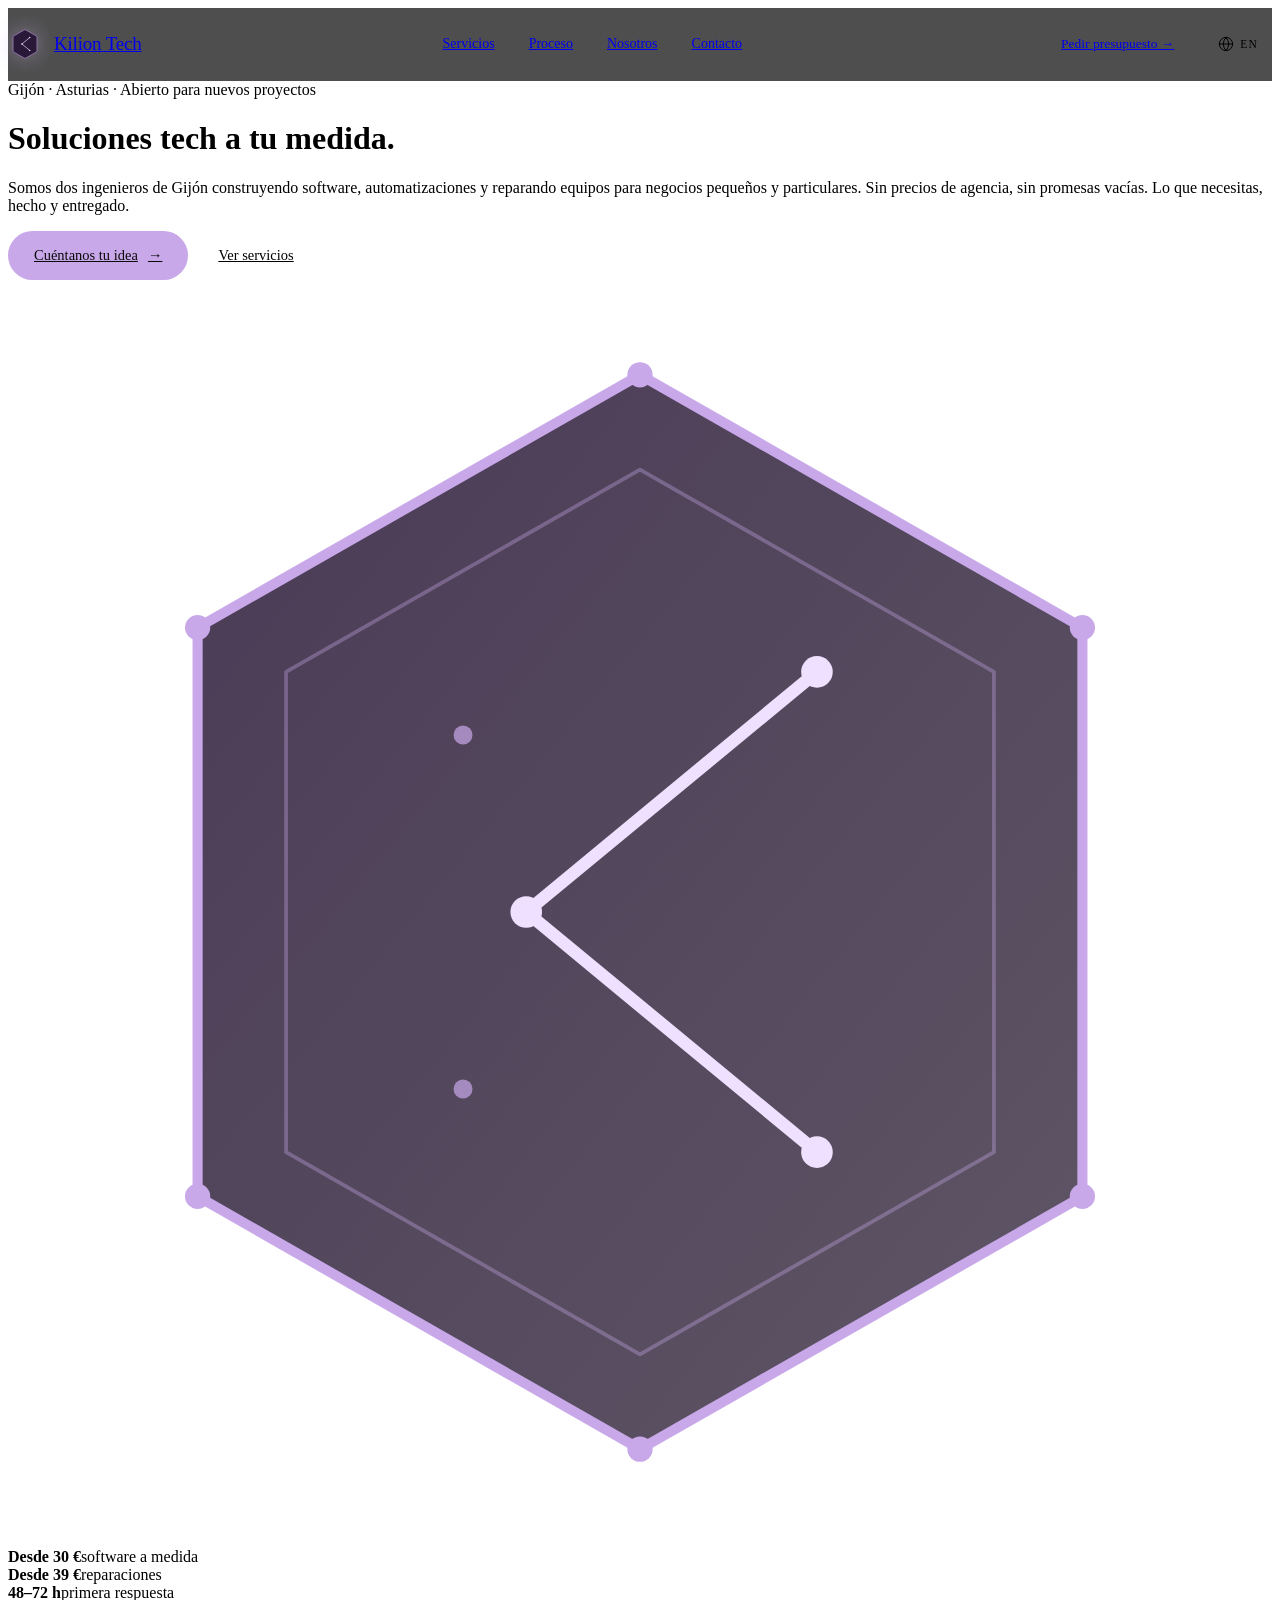
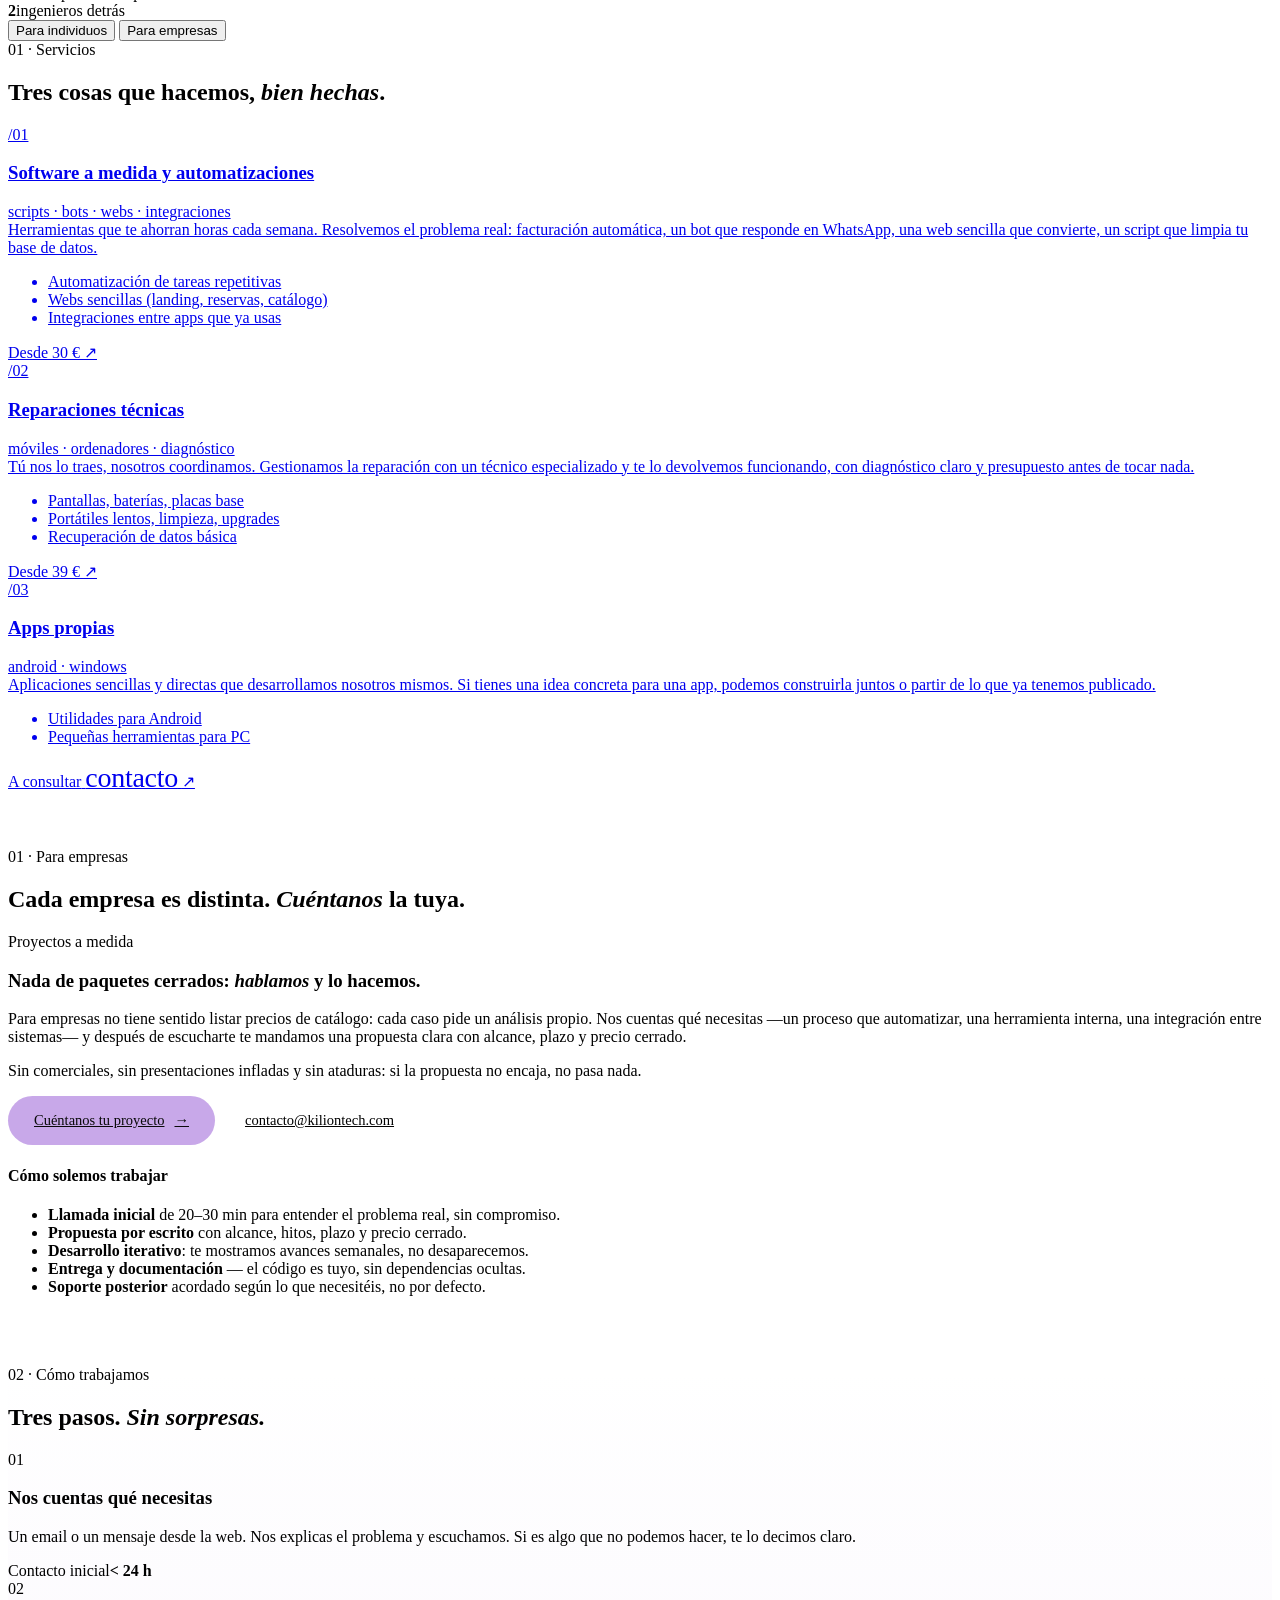
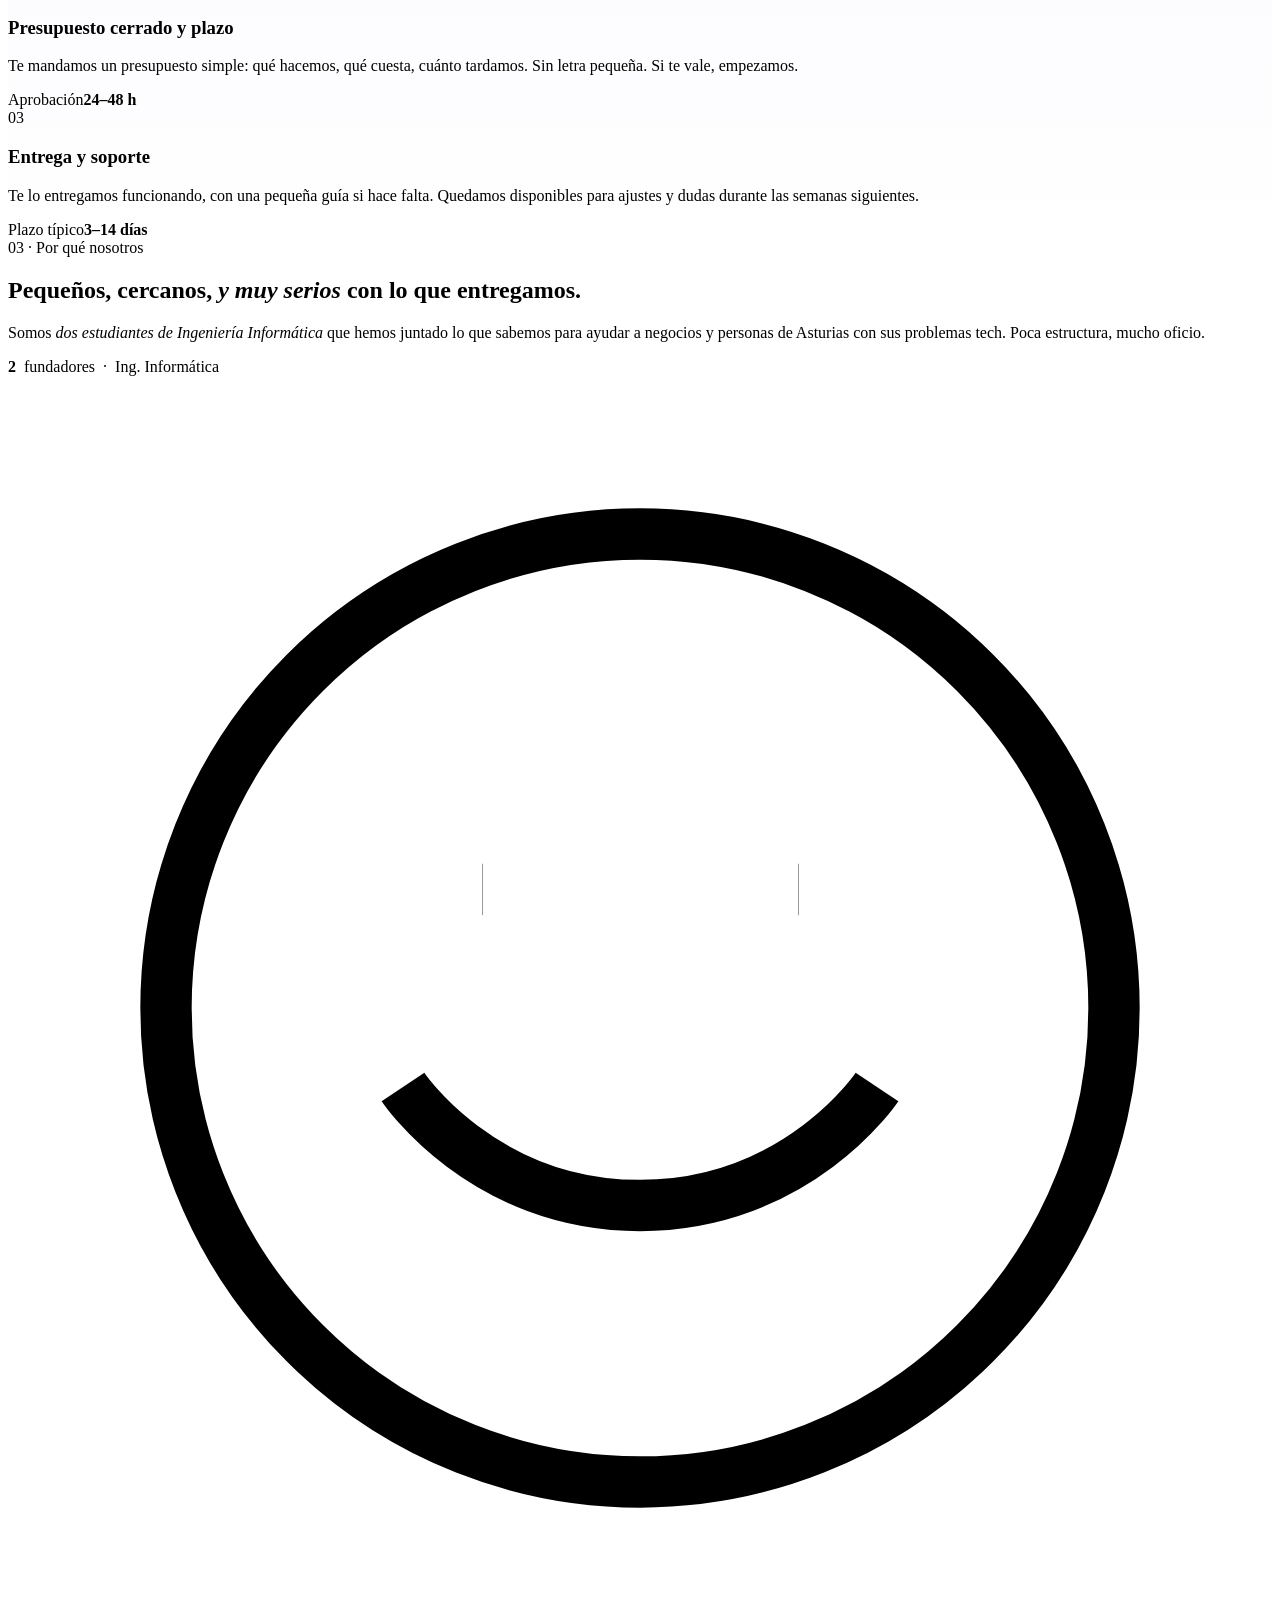
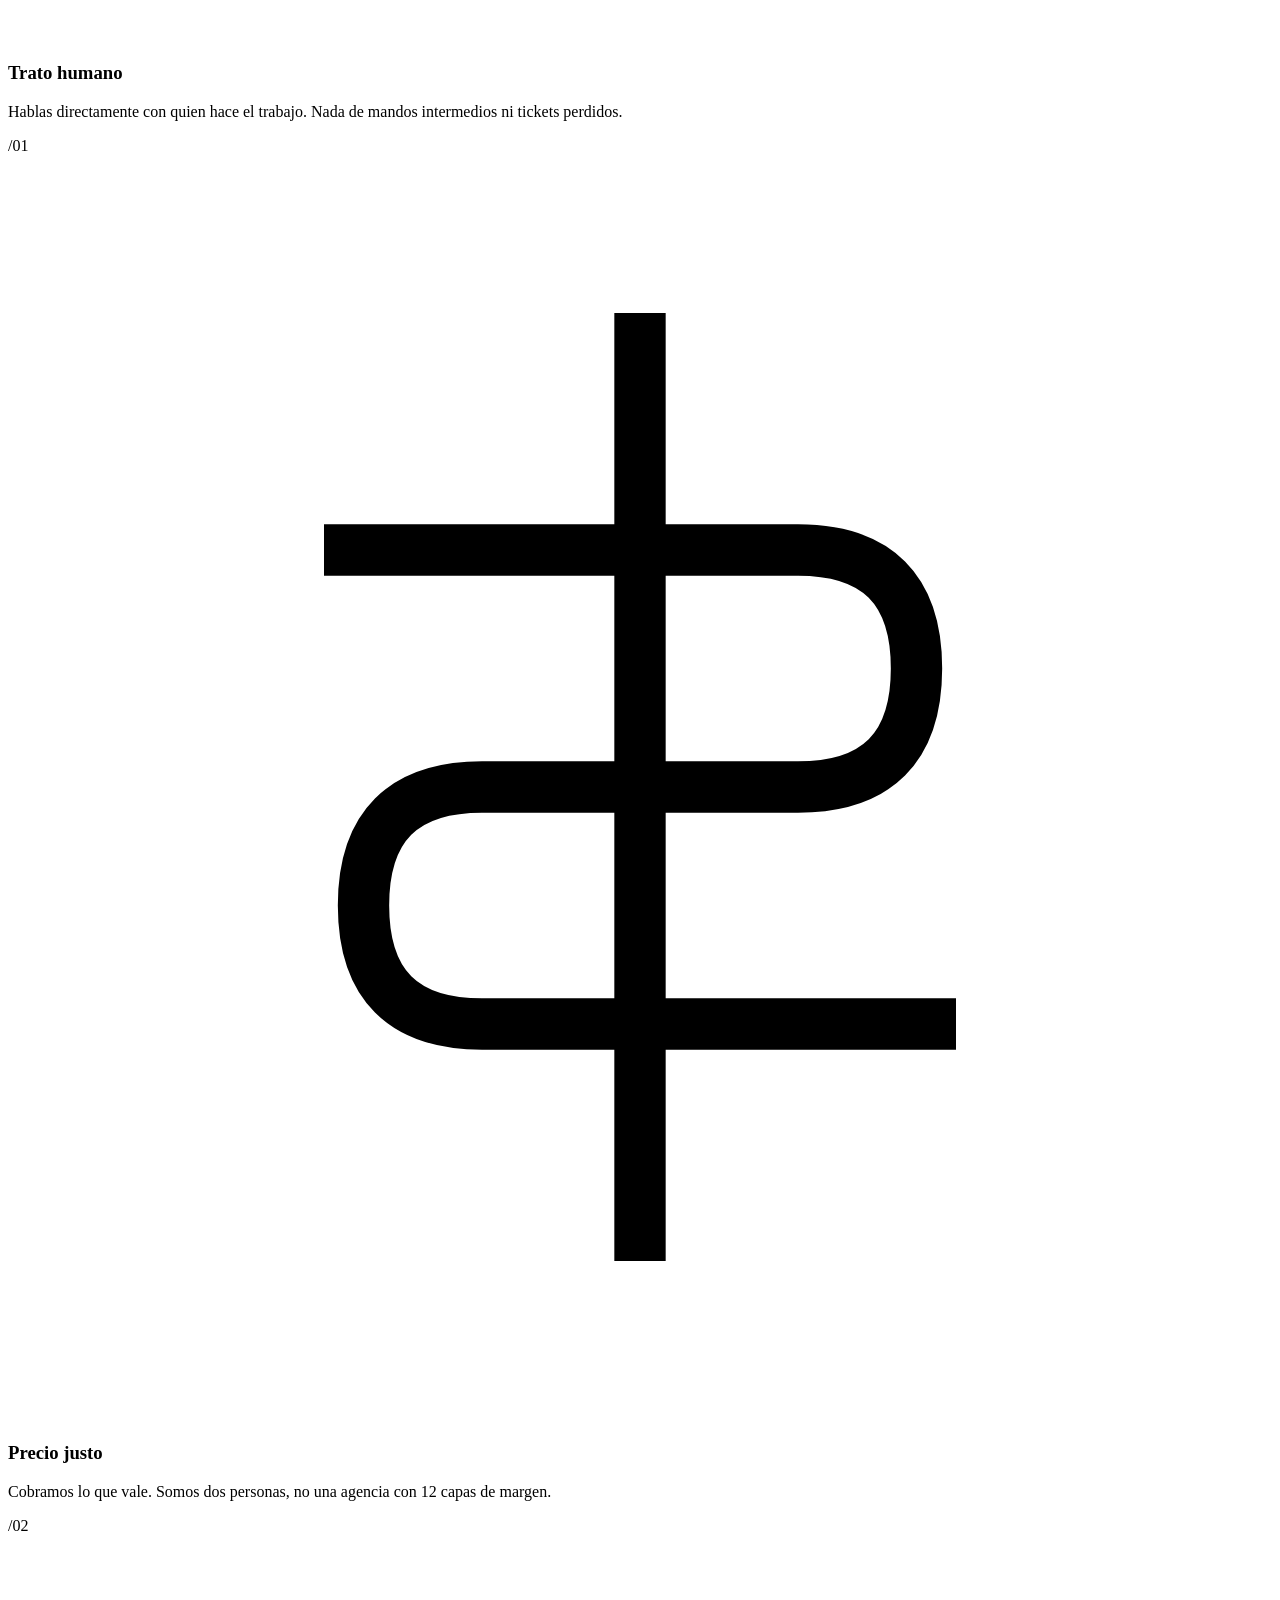
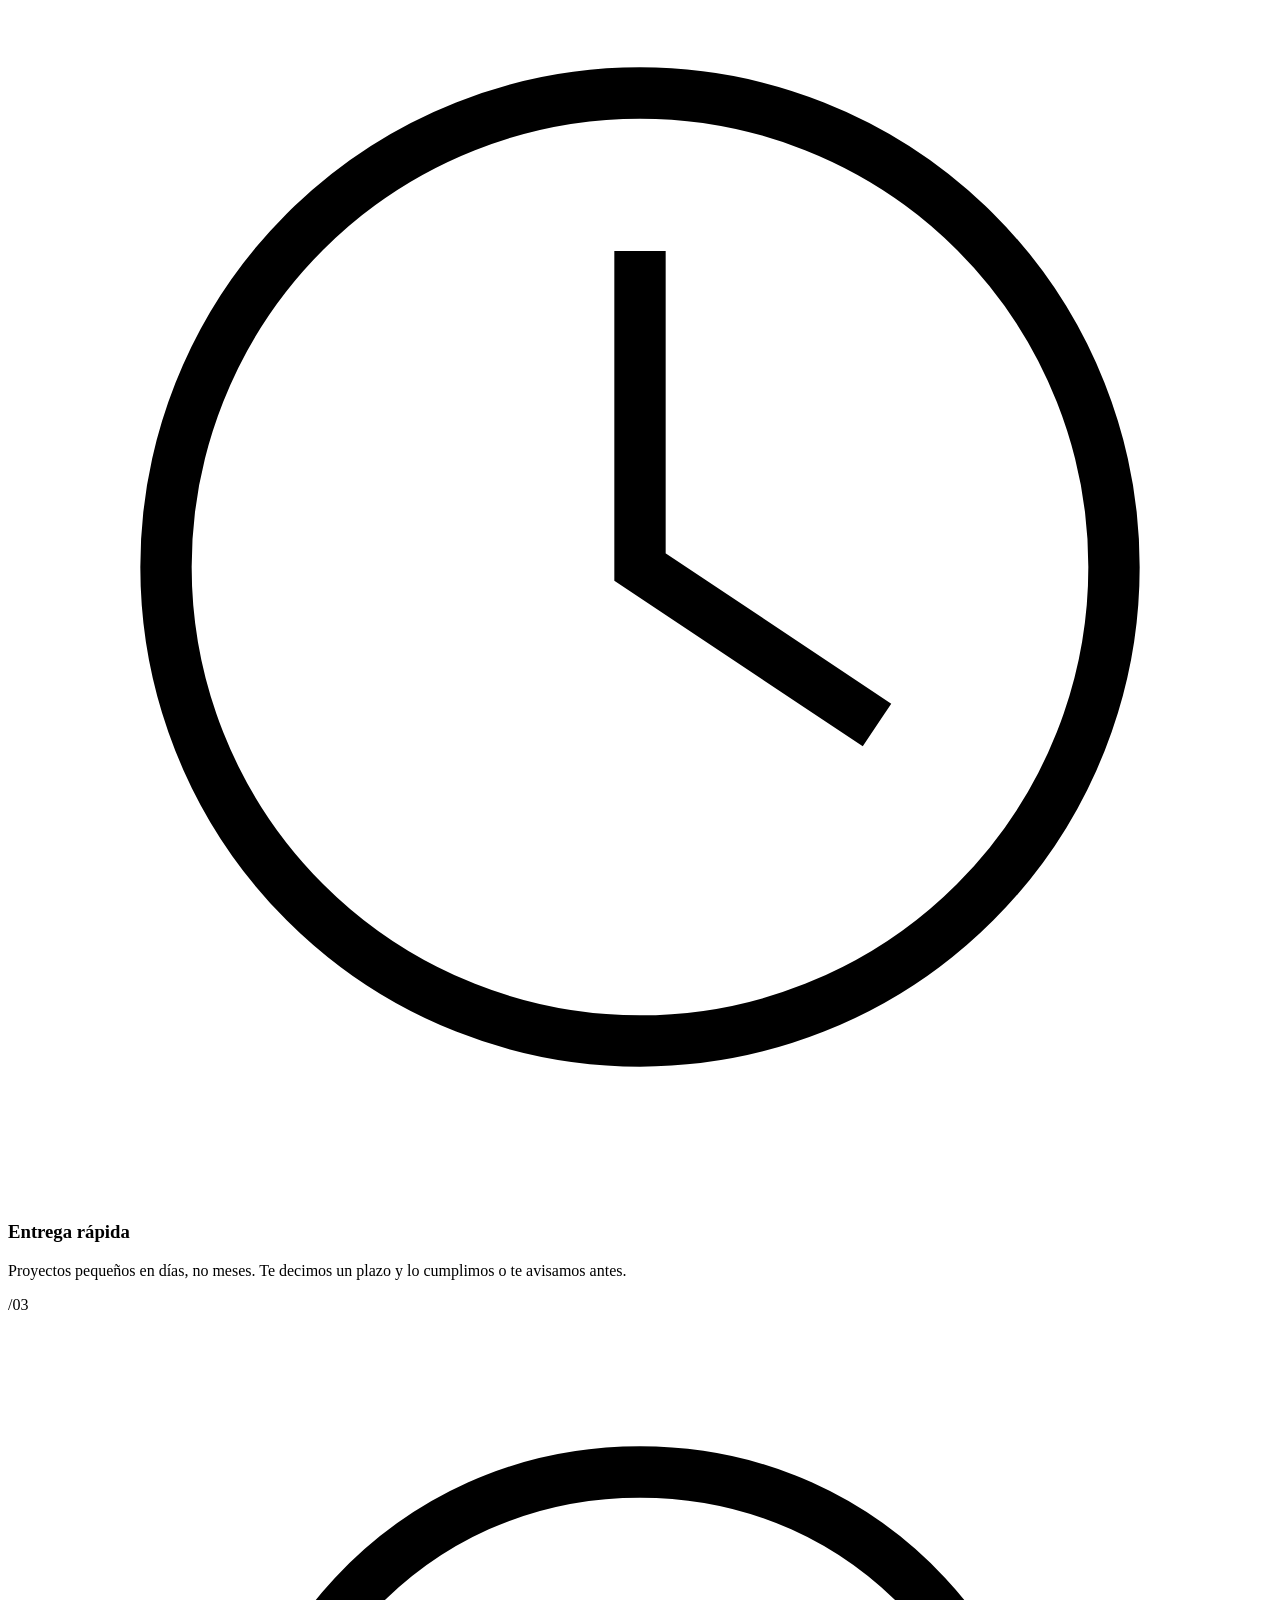
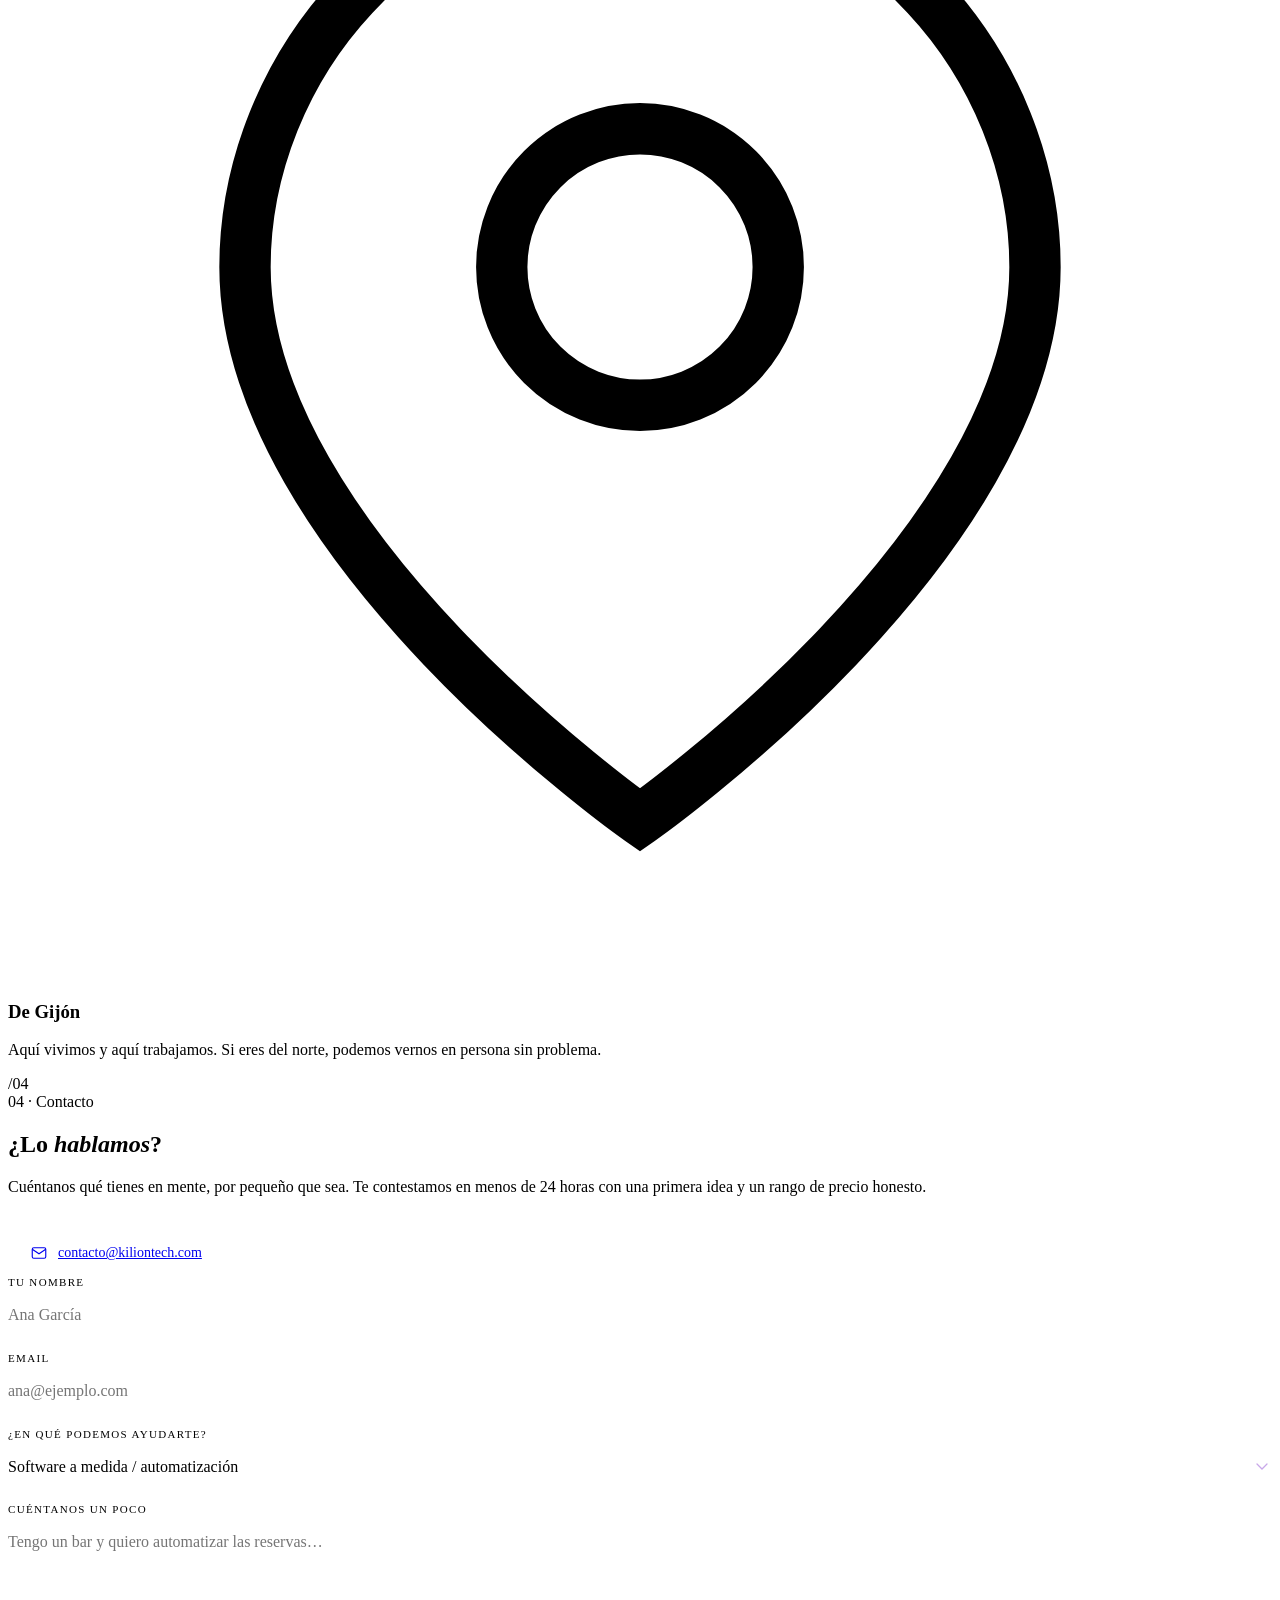
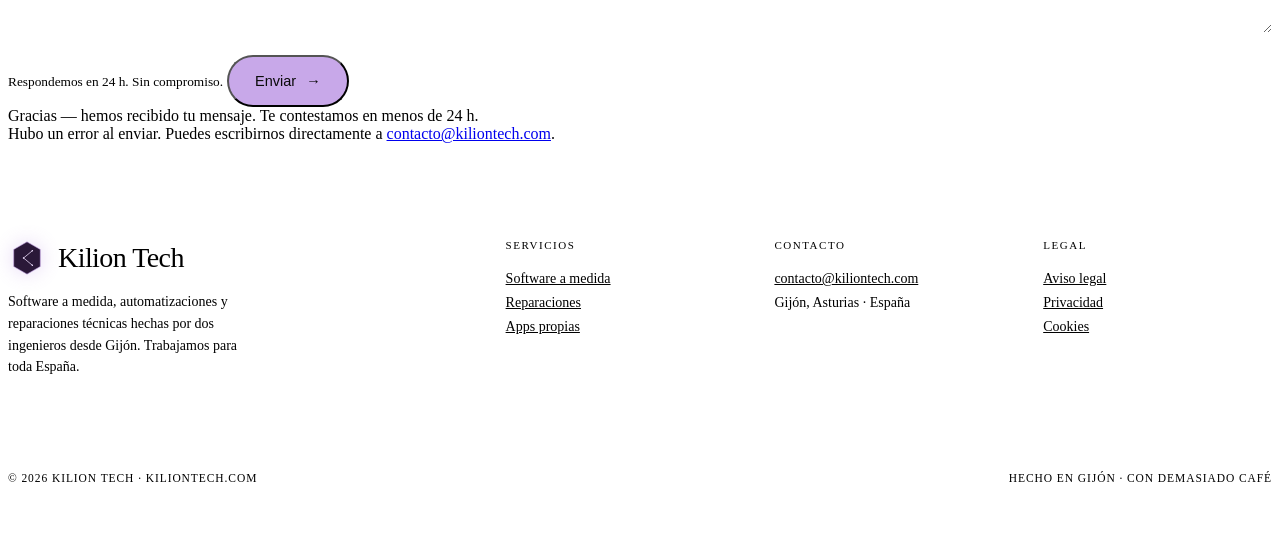
==== index.html @ a146659c "Refactor code structure for improved readability and maintainability" ====
<!doctype html>
<html lang="es" id="htmlRoot">

<head>
  <meta charset="utf-8" />
  <meta name="viewport" content="width=device-width, initial-scale=1" />
  <title>Kilion Tech</title>
  <meta name="description"
    content="Dos ingenieros de Gijón construyendo software a medida, automatizaciones y apps. Reparaciones técnicas coordinadas. Sin precios de agencia." />
  <link rel="icon" type="image/png" sizes="32x32" href="assets/favicon-32.png">
  <link rel="icon" type="image/png" sizes="64x64" href="assets/favicon-64.png">
  <link rel="apple-touch-icon" href="assets/apple-touch-icon.png">
  <meta name="theme-color" content="#0a0a0a">
  <link rel="preconnect" href="https://fonts.googleapis.com">
  <link rel="preconnect" href="https://fonts.gstatic.com" crossorigin>
  <link
    href="https://fonts.googleapis.com/css2?family=Fraunces:ital,opsz,wght@0,9..144,300;0,9..144,400;0,9..144,500;0,9..144,600;1,9..144,400&family=Inter:wght@300;400;500;600&family=JetBrains+Mono:wght@400;500&display=swap"
    rel="stylesheet">

  <link rel="stylesheet" href="assets/css/tokens.css?v=4">
  <link rel="stylesheet" href="assets/css/components.css?v=4">
  <link rel="stylesheet" href="assets/css/sections.css?v=4">

  <script>
    // Defaults are inline + wrapped in EDITMODE markers so host can rewrite on disk.
    window.TWEAK_DEFAULTS = /*EDITMODE-BEGIN*/{
      "accent": "#c8a8e9",
      "accentDeep": "#9b6fc4",
      "bg": "#0a0a0a",
      "heroVariant": "editorial",
      "showGrain": true
    }/*EDITMODE-END*/;
  </script>
</head>

<body>
  <div class="grain" id="grainLayer"></div>

  <nav class="nav" id="nav">
    <div class="wrap nav-inner">
      <a class="brand" href="#top" data-screen-label="01 Nav" aria-label="Kilion Tech">
        <span class="brand-mark" role="img" aria-label="Logo Kilion"></span>
        <span>Kilion Tech</span>
      </a>
      <div class="nav-links">
        <a href="#servicios" data-i18n="nav.services">Servicios</a>
        <a href="#proceso" data-i18n="nav.process">Proceso</a>
        <a href="#nosotros" data-i18n="nav.about">Nosotros</a>
        <a href="#contacto" data-i18n="nav.contact">Contacto</a>
      </div>

      <div class="nav-actions">
        <a href="#contacto" class="nav-cta" data-i18n="nav.cta">Pedir presupuesto →</a>

        <button type="button" class="lang-toggle" id="langToggle" aria-label="Switch language">
          <svg width="16" height="16" viewBox="0 0 24 24" fill="none" stroke="currentColor" stroke-width="1.5"
            stroke-linecap="round" stroke-linejoin="round">
            <circle cx="12" cy="12" r="10" />
            <path
              d="M2 12h20M12 2a15.3 15.3 0 0 1 4 10 15.3 15.3 0 0 1-4 10 15.3 15.3 0 0 1-4-10A15.3 15.3 0 0 1 12 2z" />
          </svg>
          <span id="langLabel">EN</span>
        </button>
      </div>
    </div>
  </nav>

  <main id="top">

    <!-- HERO -->
    <header class="hero" data-screen-label="02 Hero">
      <div class="wrap">
        <div class="hero-grid">
          <div class="hero-copy">
            <div class="hero-meta">
              <span class="dot"></span>
              <span data-i18n="hero.location">Gijón · Asturias</span>
              <span style="color: var(--line-strong)">·</span>
              <span data-i18n="hero.status">Abierto para nuevos proyectos</span>
            </div>
            <h1 class="hero-title">
              <span data-i18n="hero.title">Soluciones tech </span><span class="accent" data-i18n="hero.title.accent">a
                tu medida.</span>
            </h1>
            <p class="hero-sub" data-i18n="hero.sub">
              Somos dos ingenieros de Gijón construyendo software, automatizaciones y reparando equipos para negocios
              pequeños y particulares. Sin precios de agencia, sin promesas vacías. Lo que necesitas, hecho y entregado.
            </p>
            <div class="hero-cta-row">
              <a href="#contacto" class="btn btn-primary"><span data-i18n="hero.cta.primary">Cuéntanos tu idea</span>
                <span class="btn-arrow">→</span></a>
              <a href="#servicios" class="btn btn-ghost" data-i18n="hero.cta.ghost">Ver servicios</a>
            </div>
          </div>

          <div class="hero-logo" aria-hidden="true">
            <div class="hero-logo-ring"></div>
            <div class="hero-logo-ring inner"></div>
            <svg viewBox="0 0 200 200" xmlns="http://www.w3.org/2000/svg">
              <defs>
                <linearGradient id="hexFill" x1="0" y1="0" x2="1" y2="1">
                  <stop offset="0%" stop-color="#2a1838" stop-opacity="0.85" />
                  <stop offset="100%" stop-color="#1a0e24" stop-opacity="0.7" />
                </linearGradient>
              </defs>
              <polygon points="100,15 170,55 170,145 100,185 30,145 30,55" fill="url(#hexFill)" stroke="#c8a8e9"
                stroke-width="1.6" stroke-linejoin="round" />
              <polygon points="100,30 156,62 156,138 100,170 44,138 44,62" fill="none" stroke="#c8a8e9"
                stroke-width="0.6" stroke-opacity="0.35" stroke-linejoin="round" />
              <circle cx="100" cy="15" r="2" fill="#c8a8e9" />
              <circle cx="170" cy="55" r="2" fill="#c8a8e9" />
              <circle cx="170" cy="145" r="2" fill="#c8a8e9" />
              <circle cx="100" cy="185" r="2" fill="#c8a8e9" />
              <circle cx="30" cy="145" r="2" fill="#c8a8e9" />
              <circle cx="30" cy="55" r="2" fill="#c8a8e9" />
              <line x1="128" y1="62" x2="82" y2="100" stroke="#f0e0ff" stroke-width="2" stroke-linecap="round" />
              <line x1="82" y1="100" x2="128" y2="138" stroke="#f0e0ff" stroke-width="2" stroke-linecap="round" />
              <circle cx="128" cy="62" r="2.5" fill="#f0e0ff" />
              <circle cx="82" cy="100" r="2.5" fill="#f0e0ff" />
              <circle cx="128" cy="138" r="2.5" fill="#f0e0ff" />
              <circle cx="72" cy="72" r="1.5" fill="#c8a8e9" fill-opacity="0.7" />
              <circle cx="72" cy="128" r="1.5" fill="#c8a8e9" fill-opacity="0.7" />
            </svg>
          </div>
        </div>

        <div class="hero-footer">
          <div><strong data-i18n="hero.stat1.strong">Desde 30 €</strong><span data-i18n="hero.stat1.label">software a
              medida</span></div>
          <div><strong data-i18n="hero.stat2.strong">Desde 39 €</strong><span
              data-i18n="hero.stat2.label">reparaciones</span></div>
          <div><strong data-i18n="hero.stat3.strong">48–72 h</strong><span data-i18n="hero.stat3.label">primera
              respuesta</span></div>
          <div><strong data-i18n="hero.stat4.strong">2</strong><span data-i18n="hero.stat4.label">ingenieros
              detrás</span></div>
        </div>
      </div>
    </header>

    <!-- AUDIENCE TOGGLE (sticky above the audience-specific blocks) -->
    <div class="audience-sticky" data-screen-label="01b Audiencia">
      <div class="wrap audience-bar">
        <div class="audience-toggle" role="tablist" aria-label="Tipo de cliente">
          <span class="pill" id="audiencePill" aria-hidden="true"></span>
          <button type="button" role="tab" data-audience="individuals" aria-pressed="true"
            data-i18n="aud.individuals">Para individuos</button>
          <button type="button" role="tab" data-audience="companies" aria-pressed="false" data-i18n="aud.companies">Para
            empresas</button>
        </div>
      </div>
    </div>

    <!-- SERVICIOS (individuos) -->
    <section class="block" id="servicios" data-audience-only="individuals" data-screen-label="03 Servicios">
      <div class="wrap">
        <div class="section-head">
          <div class="section-num" data-i18n="srv.section">01 · Servicios</div>
          <h2 data-i18n="srv.heading">Tres cosas que hacemos, <em>bien hechas</em>.</h2>
        </div>

        <div class="services">

          <a href="#contacto" class="service">
            <div class="service-idx">/01</div>
            <div>
              <h3 class="service-title" data-i18n="srv1.title">Software a medida y automatizaciones</h3>
              <div class="service-tag" data-i18n="srv1.tag">scripts · bots · webs · integraciones</div>
            </div>
            <div class="service-desc">
              <span data-i18n="srv1.desc">Herramientas que te ahorran horas cada semana. Resolvemos el problema real:
                facturación automática, un bot
                que responde en WhatsApp, una web sencilla que convierte, un script que limpia tu base de datos.</span>
              <ul>
                <li data-i18n="srv1.li1">Automatización de tareas repetitivas</li>
                <li data-i18n="srv1.li2">Webs sencillas (landing, reservas, catálogo)</li>
                <li data-i18n="srv1.li3">Integraciones entre apps que ya usas</li>
              </ul>
            </div>
            <div class="service-price">
              <span class="from" data-i18n="srv1.from">Desde</span>
              <span class="amt">30<span class="eur"> €</span></span>
              <span class="service-arrow">↗</span>
            </div>
          </a>

          <a href="#contacto" class="service">
            <div class="service-idx">/02</div>
            <div>
              <h3 class="service-title" data-i18n="srv2.title">Reparaciones técnicas</h3>
              <div class="service-tag" data-i18n="srv2.tag">móviles · ordenadores · diagnóstico</div>
            </div>
            <div class="service-desc">
              <span data-i18n="srv2.desc">Tú nos lo traes, nosotros coordinamos. Gestionamos la reparación con un
                técnico especializado y te lo
                devolvemos funcionando, con diagnóstico claro y presupuesto antes de tocar nada.</span>
              <ul>
                <li data-i18n="srv2.li1">Pantallas, baterías, placas base</li>
                <li data-i18n="srv2.li2">Portátiles lentos, limpieza, upgrades</li>
                <li data-i18n="srv2.li3">Recuperación de datos básica</li>
              </ul>
            </div>
            <div class="service-price">
              <span class="from" data-i18n="srv2.from">Desde</span>
              <span class="amt">39<span class="eur"> €</span></span>
              <span class="service-arrow">↗</span>
            </div>
          </a>

          <a href="#contacto" class="service">
            <div class="service-idx">/03</div>
            <div>
              <h3 class="service-title" data-i18n="srv3.title">Apps propias</h3>
              <div class="service-tag" data-i18n="srv3.tag">android · windows</div>
            </div>
            <div class="service-desc">
              <span data-i18n="srv3.desc">Aplicaciones sencillas y directas que desarrollamos nosotros mismos. Si tienes
                una idea concreta para una
                app, podemos construirla juntos o partir de lo que ya tenemos publicado.</span>
              <ul>
                <li data-i18n="srv3.li1">Utilidades para Android</li>
                <li data-i18n="srv3.li2">Pequeñas herramientas para PC</li>
              </ul>
            </div>
            <div class="service-price">
              <span class="from" data-i18n="srv3.consult">A consultar</span>
              <span class="amt" style="font-size: 28px; letter-spacing: -0.01em;"
                data-i18n="srv3.contact">contacto</span>
              <span class="service-arrow">↗</span>
            </div>
          </a>

        </div>
      </div>
    </section>

    <!-- EMPRESAS: CTA panel -->
    <section class="block" id="empresas" data-audience-only="companies" data-screen-label="03b Empresas"
      style="padding-block: clamp(40px, 6vh, 80px);">
      <div class="wrap">
        <div class="section-head">
          <div class="section-num" data-i18n="biz.section">01 · Para empresas</div>
          <h2 data-i18n="biz.heading">Cada empresa es distinta. <em>Cuéntanos</em> la tuya.</h2>
        </div>

        <div class="companies-panel">
          <div>
            <div class="kicker" data-i18n="biz.kicker">Proyectos a medida</div>
            <h3 data-i18n="biz.h3">Nada de paquetes cerrados: <em>hablamos</em> y lo hacemos.</h3>
            <p data-i18n="biz.p1">Para empresas no tiene sentido listar precios de catálogo: cada caso pide un análisis
              propio. Nos cuentas
              qué necesitas —un proceso que automatizar, una herramienta interna, una integración entre sistemas— y
              después de escucharte te mandamos una propuesta clara con alcance, plazo y precio cerrado.</p>
            <p data-i18n="biz.p2">Sin comerciales, sin presentaciones infladas y sin ataduras: si la propuesta no
              encaja, no pasa nada.</p>
            <div class="cta-row">
              <a href="#contacto" class="btn btn-primary"><span data-i18n="biz.cta.primary">Cuéntanos tu proyecto</span>
                <span class="btn-arrow">→</span></a>
              <a href="mailto:contacto@kiliontech.com" class="btn btn-ghost">contacto@kiliontech.com</a>
            </div>
          </div>

          <div class="bullets">
            <h4 data-i18n="biz.bullets.title">Cómo solemos trabajar</h4>
            <ul>
              <li><span data-i18n="biz.b1"><b>Llamada inicial</b> de 20–30 min para entender el problema real, sin
                  compromiso.</span></li>
              <li><span data-i18n="biz.b2"><b>Propuesta por escrito</b> con alcance, hitos, plazo y precio
                  cerrado.</span></li>
              <li><span data-i18n="biz.b3"><b>Desarrollo iterativo</b>: te mostramos avances semanales, no
                  desaparecemos.</span></li>
              <li><span data-i18n="biz.b4"><b>Entrega y documentación</b> — el código es tuyo, sin dependencias
                  ocultas.</span></li>
              <li><span data-i18n="biz.b5"><b>Soporte posterior</b> acordado según lo que necesitéis, no por
                  defecto.</span></li>
            </ul>
          </div>
        </div>
      </div>
    </section>

    <!-- PROCESO -->
    <section class="block" id="proceso"
      style="background: linear-gradient(180deg, transparent, color-mix(in oklch, var(--accent) 4%, transparent), transparent);"
      data-screen-label="04 Proceso">
      <div class="wrap">
        <div class="section-head">
          <div class="section-num" data-i18n="proc.section">02 · Cómo trabajamos</div>
          <h2 data-i18n="proc.heading">Tres pasos. <em>Sin sorpresas.</em></h2>
        </div>

        <div class="process">
          <div class="step">
            <div class="step-num">01</div>
            <h3 class="step-title" data-i18n="proc1.title">Nos cuentas qué necesitas</h3>
            <p class="step-body" data-i18n="proc1.body">Un email o un mensaje desde la web. Nos explicas el problema y
              escuchamos. Si es algo
              que no podemos hacer, te lo decimos claro.</p>
            <div class="step-time"><span data-i18n="proc1.label">Contacto inicial</span><b data-i18n="proc1.time">&lt;
                24 h</b></div>
          </div>
          <div class="step">
            <div class="step-num">02</div>
            <h3 class="step-title" data-i18n="proc2.title">Presupuesto cerrado y plazo</h3>
            <p class="step-body" data-i18n="proc2.body">Te mandamos un presupuesto simple: qué hacemos, qué cuesta,
              cuánto tardamos. Sin letra
              pequeña. Si te vale, empezamos.</p>
            <div class="step-time"><span data-i18n="proc2.label">Aprobación</span><b data-i18n="proc2.time">24–48 h</b>
            </div>
          </div>
          <div class="step">
            <div class="step-num">03</div>
            <h3 class="step-title" data-i18n="proc3.title">Entrega y soporte</h3>
            <p class="step-body" data-i18n="proc3.body">Te lo entregamos funcionando, con una pequeña guía si hace
              falta. Quedamos disponibles
              para ajustes y dudas durante las semanas siguientes.</p>
            <div class="step-time"><span data-i18n="proc3.label">Plazo típico</span><b data-i18n="proc3.time">3–14
                días</b></div>
          </div>
        </div>
      </div>
    </section>

    <!-- POR QUÉ NOSOTROS -->
    <section class="block" id="nosotros" data-screen-label="05 Por qué nosotros">
      <div class="wrap">
        <div class="section-head">
          <div class="section-num" data-i18n="about.section">03 · Por qué nosotros</div>
          <h2 data-i18n="about.heading">Pequeños, cercanos, <em>y muy serios</em> con lo que entregamos.</h2>
        </div>

        <div class="founders-intro">
          <p data-i18n="about.intro">Somos <em>dos estudiantes de Ingeniería Informática</em> que hemos juntado lo que
            sabemos para ayudar a
            negocios y personas de Asturias con sus problemas tech. Poca estructura, mucho oficio.</p>
          <span class="badge" data-i18n="about.badge"><b>2</b> &nbsp;fundadores &nbsp;·&nbsp; Ing. Informática</span>
        </div>

        <div class="why-grid">
          <div class="why">
            <svg class="why-icon" viewBox="0 0 32 32" fill="none" stroke="currentColor" stroke-width="1.3">
              <circle cx="16" cy="16" r="12" />
              <path d="M10 18s2 3 6 3 6-3 6-3M12 13h.01M20 13h.01" />
            </svg>
            <h3 class="why-title" data-i18n="why1.title">Trato humano</h3>
            <p class="why-body" data-i18n="why1.body">Hablas directamente con quien hace el trabajo. Nada de mandos
              intermedios ni tickets
              perdidos.</p>
            <div class="why-kbd">/01</div>
          </div>
          <div class="why">
            <svg class="why-icon" viewBox="0 0 32 32" fill="none" stroke="currentColor" stroke-width="1.3">
              <path d="M16 4v24M8 10h12c2 0 3 1 3 3s-1 3-3 3H12c-2 0-3 1-3 3s1 3 3 3h12" />
            </svg>
            <h3 class="why-title" data-i18n="why2.title">Precio justo</h3>
            <p class="why-body" data-i18n="why2.body">Cobramos lo que vale. Somos dos personas, no una agencia con 12
              capas de margen.</p>
            <div class="why-kbd">/02</div>
          </div>
          <div class="why">
            <svg class="why-icon" viewBox="0 0 32 32" fill="none" stroke="currentColor" stroke-width="1.3">
              <circle cx="16" cy="16" r="12" />
              <path d="M16 8v8l6 4" />
            </svg>
            <h3 class="why-title" data-i18n="why3.title">Entrega rápida</h3>
            <p class="why-body" data-i18n="why3.body">Proyectos pequeños en días, no meses. Te decimos un plazo y lo
              cumplimos o te avisamos
              antes.</p>
            <div class="why-kbd">/03</div>
          </div>
          <div class="why">
            <svg class="why-icon" viewBox="0 0 32 32" fill="none" stroke="currentColor" stroke-width="1.3">
              <path d="M16 4C10 4 6 9 6 14c0 7 10 14 10 14s10-7 10-14c0-5-4-10-10-10z" />
              <circle cx="16" cy="14" r="3.5" />
            </svg>
            <h3 class="why-title" data-i18n="why4.title">De Gijón</h3>
            <p class="why-body" data-i18n="why4.body">Aquí vivimos y aquí trabajamos. Si eres del norte, podemos vernos
              en persona sin
              problema.</p>
            <div class="why-kbd">/04</div>
          </div>
        </div>
      </div>
    </section>

    <!-- CONTACTO -->
    <section class="block" id="contacto" data-screen-label="06 Contacto">
      <div class="wrap">
        <div class="section-head">
          <div class="section-num" data-i18n="contact.section">04 · Contacto</div>
          <h2 style="opacity:0; position:absolute">Contacto</h2>
        </div>

        <div class="contact-wrap">
          <div>
            <h2 class="contact-big" data-i18n="contact.big">¿Lo <em>hablamos</em>?</h2>
            <p class="contact-lead" data-i18n="contact.lead">Cuéntanos qué tienes en mente, por pequeño que sea. Te
              contestamos en menos de 24
              horas con una primera idea y un rango de precio honesto.</p>

            <a href="mailto:contacto@kiliontech.com" class="wa-btn">
              <svg width="18" height="18" viewBox="0 0 24 24" fill="none" stroke="currentColor" stroke-width="1.5">
                <rect x="3" y="5" width="18" height="14" rx="2" />
                <path d="m3 7 9 6 9-6" />
              </svg>
              contacto@kiliontech.com
            </a>
          </div>

          <form class="contact-card" id="contactForm">
            <input type="hidden" name="_captcha" value="false">
            <input type="hidden" name="_subject" value="Nuevo mensaje desde kiliontech.com">
            <input type="hidden" name="_template" value="table">
            <input type="text" name="_honey" style="display:none">
            <div class="field">
              <label for="name" data-i18n="form.name">Tu nombre</label>
              <input id="name" name="name" required placeholder="Ana García" data-i18n="form.name.ph"
                data-i18n-attr="placeholder" />
            </div>
            <div class="field">
              <label for="email" data-i18n="form.email">Email</label>
              <input id="email" name="email" type="email" required placeholder="ana@ejemplo.com"
                data-i18n="form.email.ph" data-i18n-attr="placeholder" />
            </div>
            <div class="field">
              <label for="topic" data-i18n="form.topic">¿En qué podemos ayudarte?</label>
              <select id="topic" name="topic">
                <option data-i18n="form.topic.o1">Software a medida / automatización</option>
                <option data-i18n="form.topic.o2">Reparación técnica</option>
                <option data-i18n="form.topic.o3">App propia / idea nueva</option>
                <option data-i18n="form.topic.o4">Otra cosa</option>
              </select>
            </div>
            <div class="field">
              <label for="msg" data-i18n="form.msg">Cuéntanos un poco</label>
              <textarea id="msg" name="msg" placeholder="Tengo un bar y quiero automatizar las reservas…"
                data-i18n="form.msg.ph" data-i18n-attr="placeholder"></textarea>
            </div>
            <div class="submit-row">
              <small data-i18n="form.disclaimer">Respondemos en 24 h. Sin compromiso.</small>
              <button type="submit" class="btn btn-primary"><span data-i18n="form.submit">Enviar</span> <span
                  class="btn-arrow">→</span></button>
            </div>
            <div class="send-success" id="sent" data-i18n="form.success">Gracias — hemos recibido tu mensaje. Te
              contestamos en menos de 24 h.
            </div>
            <div class="send-error" id="sendError"><span data-i18n="form.error">Hubo un error al enviar. Puedes
                escribirnos directamente a</span> <a href="mailto:contacto@kiliontech.com">contacto@kiliontech.com</a>.
            </div>
          </form>
        </div>
      </div>
    </section>

  </main>

  <footer class="site-foot" data-screen-label="07 Footer">
    <div class="wrap">
      <div class="foot-grid">
        <div>
          <div class="foot-brand"><span class="brand-mark" role="img" aria-label="Logo Kilion"></span> Kilion Tech</div>
          <p class="foot-tag" data-i18n="foot.tagline">Software a medida, automatizaciones y reparaciones técnicas
            hechas por dos ingenieros
            desde Gijón. Trabajamos para toda España.</p>
        </div>
        <div class="foot-col">
          <h5 data-i18n="foot.h.services">Servicios</h5>
          <a href="#servicios" data-i18n="foot.custom">Software a medida</a>
          <a href="#servicios" data-i18n="foot.repairs">Reparaciones</a>
          <a href="#servicios" data-i18n="foot.apps">Apps propias</a>
        </div>
        <div class="foot-col">
          <h5 data-i18n="foot.h.contact">Contacto</h5>
          <a href="mailto:contacto@kiliontech.com">contacto@kiliontech.com</a>
          <p data-i18n="foot.location">Gijón, Asturias · España</p>
        </div>
        <div class="foot-col">
          <h5 data-i18n="foot.h.legal">Legal</h5>
          <a href="legal/aviso-legal.html" data-i18n="foot.legal.notice">Aviso legal</a>
          <a href="legal/privacidad.html" data-i18n="foot.legal.priv">Privacidad</a>
          <a href="legal/cookies.html" data-i18n="foot.legal.cookies">Cookies</a>
        </div>
      </div>
      <div class="foot-bottom">
        <span data-i18n="foot.copy">© 2026 Kilion Tech · kiliontech.com</span>
        <span data-i18n="foot.made">Hecho en Gijón · con demasiado café</span>
      </div>
    </div>
  </footer>

  <!-- Tweaks panel -->
  <div id="tweaks" role="dialog" aria-label="Tweaks">
    <h4>Tweaks</h4>
    <div class="tweak-row">
      <label data-i18n="tweak.accent">Acento</label>
      <div class="swatch-row" id="accentSwatches">
        <div class="swatch" data-accent="#c8a8e9" data-deep="#9b6fc4" style="background:#c8a8e9"></div>
        <div class="swatch" data-accent="#b88fd6" data-deep="#7a4fb0" style="background:#b88fd6"></div>
        <div class="swatch" data-accent="#e0b8f0" data-deep="#a478c8" style="background:#e0b8f0"></div>
        <div class="swatch" data-accent="#d4a0e8" data-deep="#8858a8" style="background:#d4a0e8"></div>
      </div>
    </div>
    <div class="tweak-row">
      <label data-i18n="tweak.grain">Grano</label>
      <input type="checkbox" id="grainToggle" checked />
    </div>
    <div class="tweak-row">
      <label data-i18n="tweak.bg">Fondo</label>
      <div class="swatch-row">
        <div class="swatch" data-bg="#0a0a0a" style="background:#0a0a0a"></div>
        <div class="swatch" data-bg="#0d0810" style="background:#0d0810"></div>
        <div class="swatch" data-bg="#000000" style="background:#000000"></div>
      </div>
    </div>
  </div>

  <script src="assets/js/i18n.js?v=1"></script>
  <script src="assets/js/main.js?v=4"></script>
  <script>window.KT_I18N.init();</script>
</body>

</html>
---- assets/css/components.css ----
/* ==========================================================
   Kilion Tech — Reusable components (nav, buttons, forms, footer)
   ========================================================== */

/* ----- Navigation ----- */
.nav {
  position: sticky; top: 0; z-index: 20;
  backdrop-filter: blur(14px) saturate(140%);
  -webkit-backdrop-filter: blur(14px) saturate(140%);
  background: color-mix(in oklch, var(--bg) 72%, transparent);
  border-bottom: 1px solid transparent;
  transition: border-color .3s ease;
}
.nav.scrolled { border-bottom-color: var(--line); }
.nav-inner {
  display: flex; align-items: center; justify-content: space-between;
  height: 72px;
}
.brand {
  display: flex; align-items: center; gap: 12px;
  font-family: var(--serif);
  font-size: 19px; letter-spacing: -0.01em; font-weight: 500;
}
.brand-mark {
  width: 34px; height: 34px;
  background-color: transparent;
  background-image: url("data:image/svg+xml;utf8,<svg xmlns='http://www.w3.org/2000/svg' viewBox='0 0 200 200'><polygon points='100,15 170,55 170,145 100,185 30,145 30,55' fill='%232a1838' stroke='%23c8a8e9' stroke-width='3' stroke-linejoin='round'/><line x1='128' y1='62' x2='82' y2='100' stroke='%23f0e0ff' stroke-width='4' stroke-linecap='round'/><line x1='82' y1='100' x2='128' y2='138' stroke='%23f0e0ff' stroke-width='4' stroke-linecap='round'/><circle cx='128' cy='62' r='4' fill='%23f0e0ff'/><circle cx='82' cy='100' r='4' fill='%23f0e0ff'/><circle cx='128' cy='138' r='4' fill='%23f0e0ff'/></svg>");
  background-size: contain; background-position: center; background-repeat: no-repeat;
  filter: drop-shadow(0 0 10px color-mix(in oklch, var(--accent) 45%, transparent));
}
.foot-brand .brand-mark { width: 38px; height: 38px; border-radius: 9px; }
.nav-links { display: flex; gap: 34px; font-size: 14px; color: var(--fg-dim); }
.nav-links a { transition: color .2s; }
.nav-links a:hover { color: var(--fg); }
.nav-cta {
  padding: 10px 18px; border-radius: 999px;
  border: 1px solid var(--line-strong); font-size: 13.5px;
  transition: all .2s;
}
.nav-cta:hover { background: var(--fg); color: var(--bg); border-color: var(--fg); }

.nav-actions {
  display: flex;
  align-items: center;
  gap: 12px;
}

/* Language toggle */
.lang-toggle {
  display: inline-flex; align-items: center; gap: 6px;
  padding: 7px 14px;
  border-radius: 999px;
  border: 1px solid var(--line-strong);
  font-family: var(--mono);
  font-size: 11.5px;
  letter-spacing: 0.1em;
  text-transform: uppercase;
  color: var(--fg-dim);
  cursor: pointer;
  transition: all .25s ease;
  background: transparent;
  white-space: nowrap;
}
.lang-toggle:hover {
  border-color: var(--accent);
  color: var(--accent);
}
.lang-toggle:hover svg {
  color: var(--accent);
}
.lang-toggle svg {
  transition: color .25s ease;
  flex-shrink: 0;
}

@media (max-width: 720px) { .nav-links { display: none; } }

/* ----- Buttons ----- */
.btn {
  display: inline-flex; align-items: center; gap: 10px;
  padding: 16px 26px;
  font-size: 14.5px; font-weight: 500;
  border-radius: 999px;
  transition: all .2s ease;
  white-space: nowrap;
}
.btn-primary { background: var(--accent); color: #0a0a0a; }
.btn-primary:hover { background: var(--fg); transform: translateY(-1px); }
.btn-ghost { border: 1px solid var(--line-strong); color: var(--fg); }
.btn-ghost:hover { border-color: var(--fg); }
.btn-arrow { display: inline-block; transition: transform .2s; }
.btn:hover .btn-arrow { transform: translateX(3px); }

/* Smaller email/cta link */
.wa-btn {
  display: inline-flex; align-items: center; gap: 10px;
  padding: 14px 22px; border-radius: 999px;
  border: 1px solid var(--line-strong);
  font-size: 14px; transition: all .2s;
  margin-top: 18px;
}
.wa-btn:hover { border-color: var(--accent); color: var(--accent); }

/* ----- Form fields ----- */
.field { margin-bottom: 18px; }
.field label {
  display: block; font-family: var(--mono); font-size: 11px;
  letter-spacing: 0.12em; text-transform: uppercase;
  color: var(--fg-mute); margin-bottom: 8px;
}
.field input, .field textarea, .field select {
  width: 100%; background: transparent; border: 0;
  border-bottom: 1px solid var(--line-strong);
  color: var(--fg); font: inherit; padding: 10px 0;
  outline: none; transition: border-color .2s;
}
.field input:focus, .field textarea:focus, .field select:focus {
  border-bottom-color: var(--accent);
}
.field textarea { resize: vertical; min-height: 90px; }
.field select {
  appearance: none;
  background-image: url("data:image/svg+xml;utf8,<svg xmlns='http://www.w3.org/2000/svg' width='12' height='8' viewBox='0 0 12 8'><path d='M1 1l5 5 5-5' stroke='%23c8a8e9' stroke-width='1.3' fill='none' stroke-linecap='round'/></svg>");
  background-repeat: no-repeat; background-position: right 4px center;
}
.field select option { background: #1a1222; color: var(--fg); }

/* ----- Footer ----- */
footer.site-foot {
  border-top: 1px solid var(--line);
  padding: 56px 0 44px;
  margin-top: 40px;
}
.foot-grid {
  display: grid; grid-template-columns: 2fr 1fr 1fr 1fr;
  gap: 40px; margin-bottom: 52px;
}
@media (max-width: 740px) { .foot-grid { grid-template-columns: 1fr 1fr; } }
.foot-brand {
  font-family: var(--serif); font-size: 28px; letter-spacing: -0.02em;
  margin-bottom: 14px; display: flex; align-items: center; gap: 12px;
}
.foot-tag { color: var(--fg-dim); font-size: 14px; max-width: 36ch; line-height: 1.55; }
.foot-col h5 {
  font-family: var(--mono); font-size: 11px; text-transform: uppercase;
  letter-spacing: 0.14em; color: var(--fg-mute);
  margin: 0 0 16px; font-weight: 500;
}
.foot-col a, .foot-col p {
  display: block; color: var(--fg-dim); font-size: 14px;
  padding: 4px 0; margin: 0; transition: color .2s;
}
.foot-col a:hover { color: var(--accent); }
.foot-bottom {
  border-top: 1px solid var(--line); padding-top: 28px;
  display: flex; justify-content: space-between; align-items: center;
  gap: 20px; flex-wrap: wrap;
  font-family: var(--mono); font-size: 11.5px;
  letter-spacing: 0.08em; text-transform: uppercase;
  color: var(--fg-mute);
}
.foot-bottom a:hover { color: var(--fg); }

/* ----- Tweaks panel ----- */
#tweaks {
  position: fixed; right: 20px; bottom: 20px; z-index: 100;
  width: 280px;
  background: oklch(0.12 0.01 300);
  border: 1px solid var(--line-strong);
  border-radius: 16px; padding: 18px;
  font-size: 13px; display: none;
  box-shadow: 0 30px 60px rgba(0,0,0,0.6),
              0 0 0 1px color-mix(in oklch, var(--accent) 30%, transparent);
}
#tweaks.show { display: block; }
#tweaks h4 { margin: 0 0 14px; font-family: var(--serif); font-size: 17px; font-weight: 500; }
.tweak-row {
  display: flex; justify-content: space-between; align-items: center;
  gap: 10px; padding: 8px 0; border-top: 1px solid var(--line);
}
.tweak-row:first-of-type { border-top: none; }
.tweak-row label { color: var(--fg-dim); font-size: 12.5px; }
.swatch-row { display: flex; gap: 6px; }
.swatch {
  width: 22px; height: 22px; border-radius: 50%;
  border: 1px solid var(--line-strong); cursor: pointer;
  transition: transform .15s;
}
.swatch:hover { transform: scale(1.15); }
.swatch.active { box-shadow: 0 0 0 2px var(--bg), 0 0 0 3px var(--fg); }
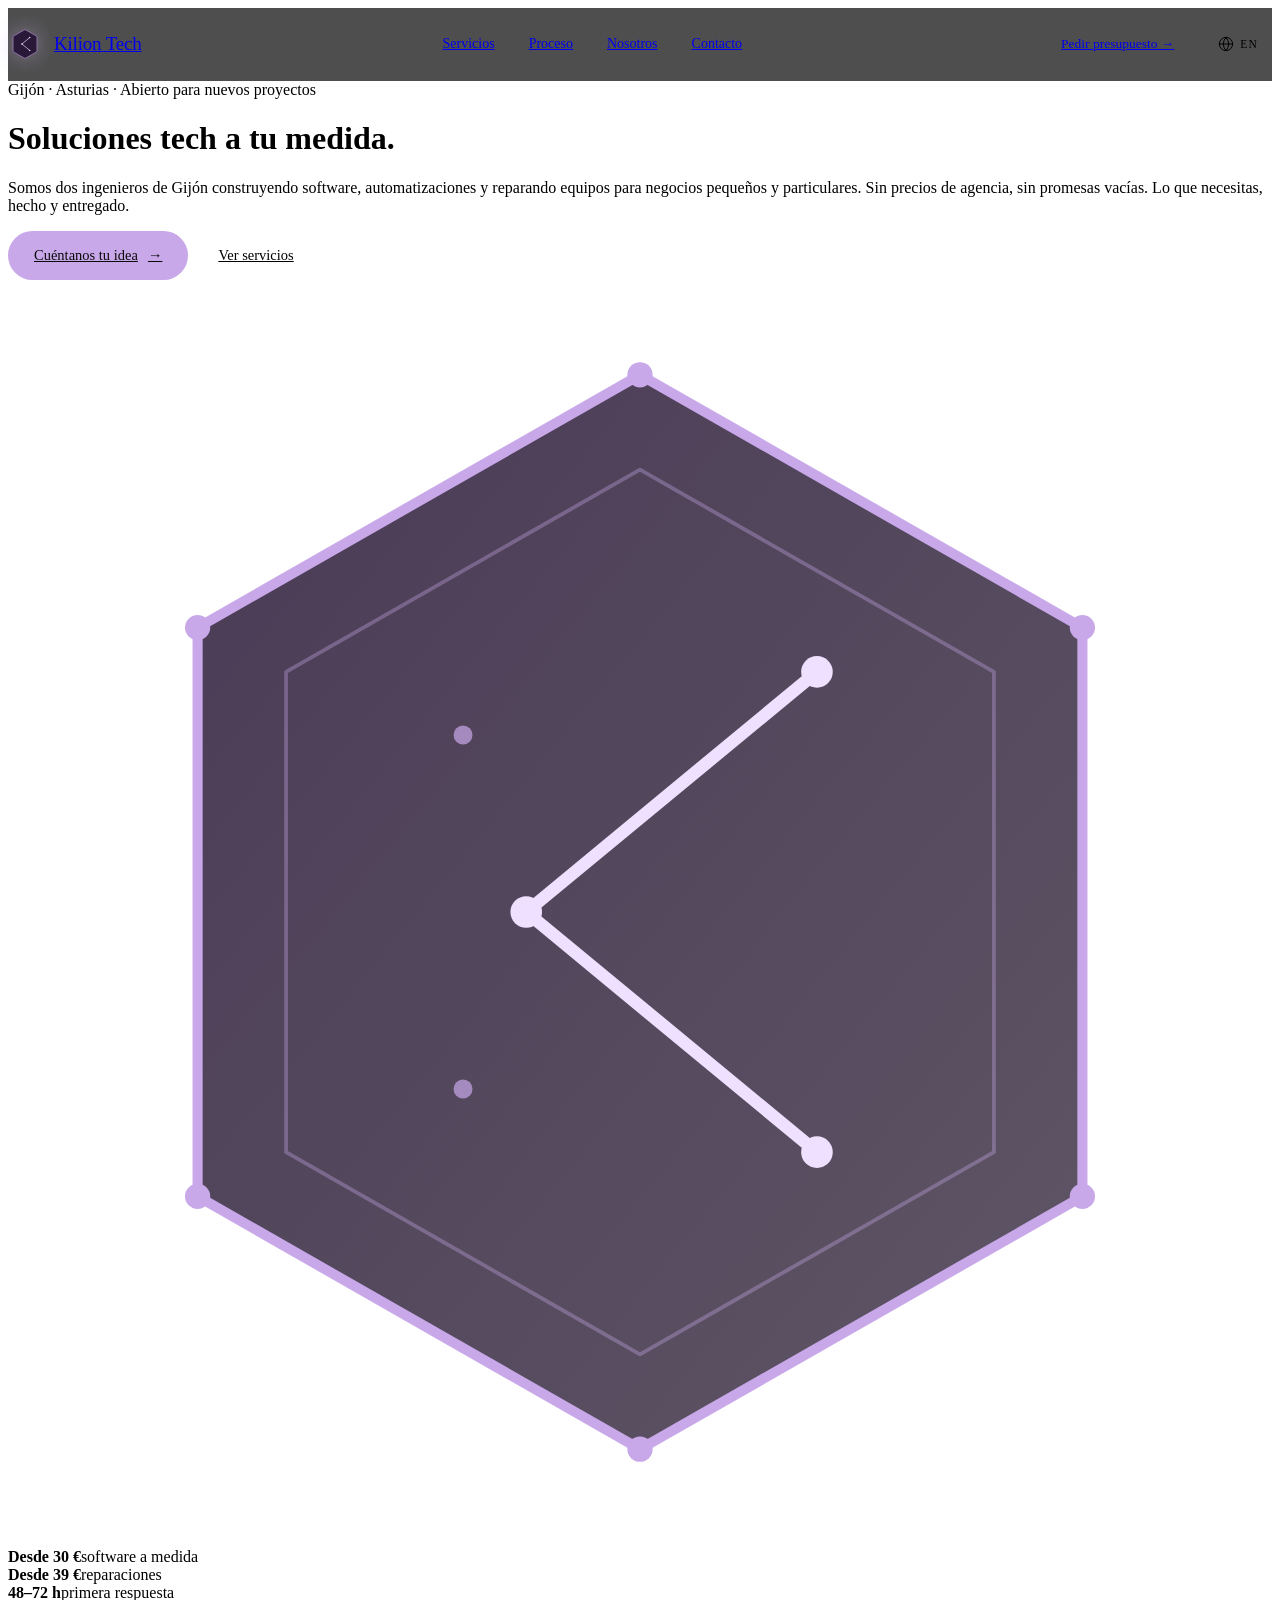
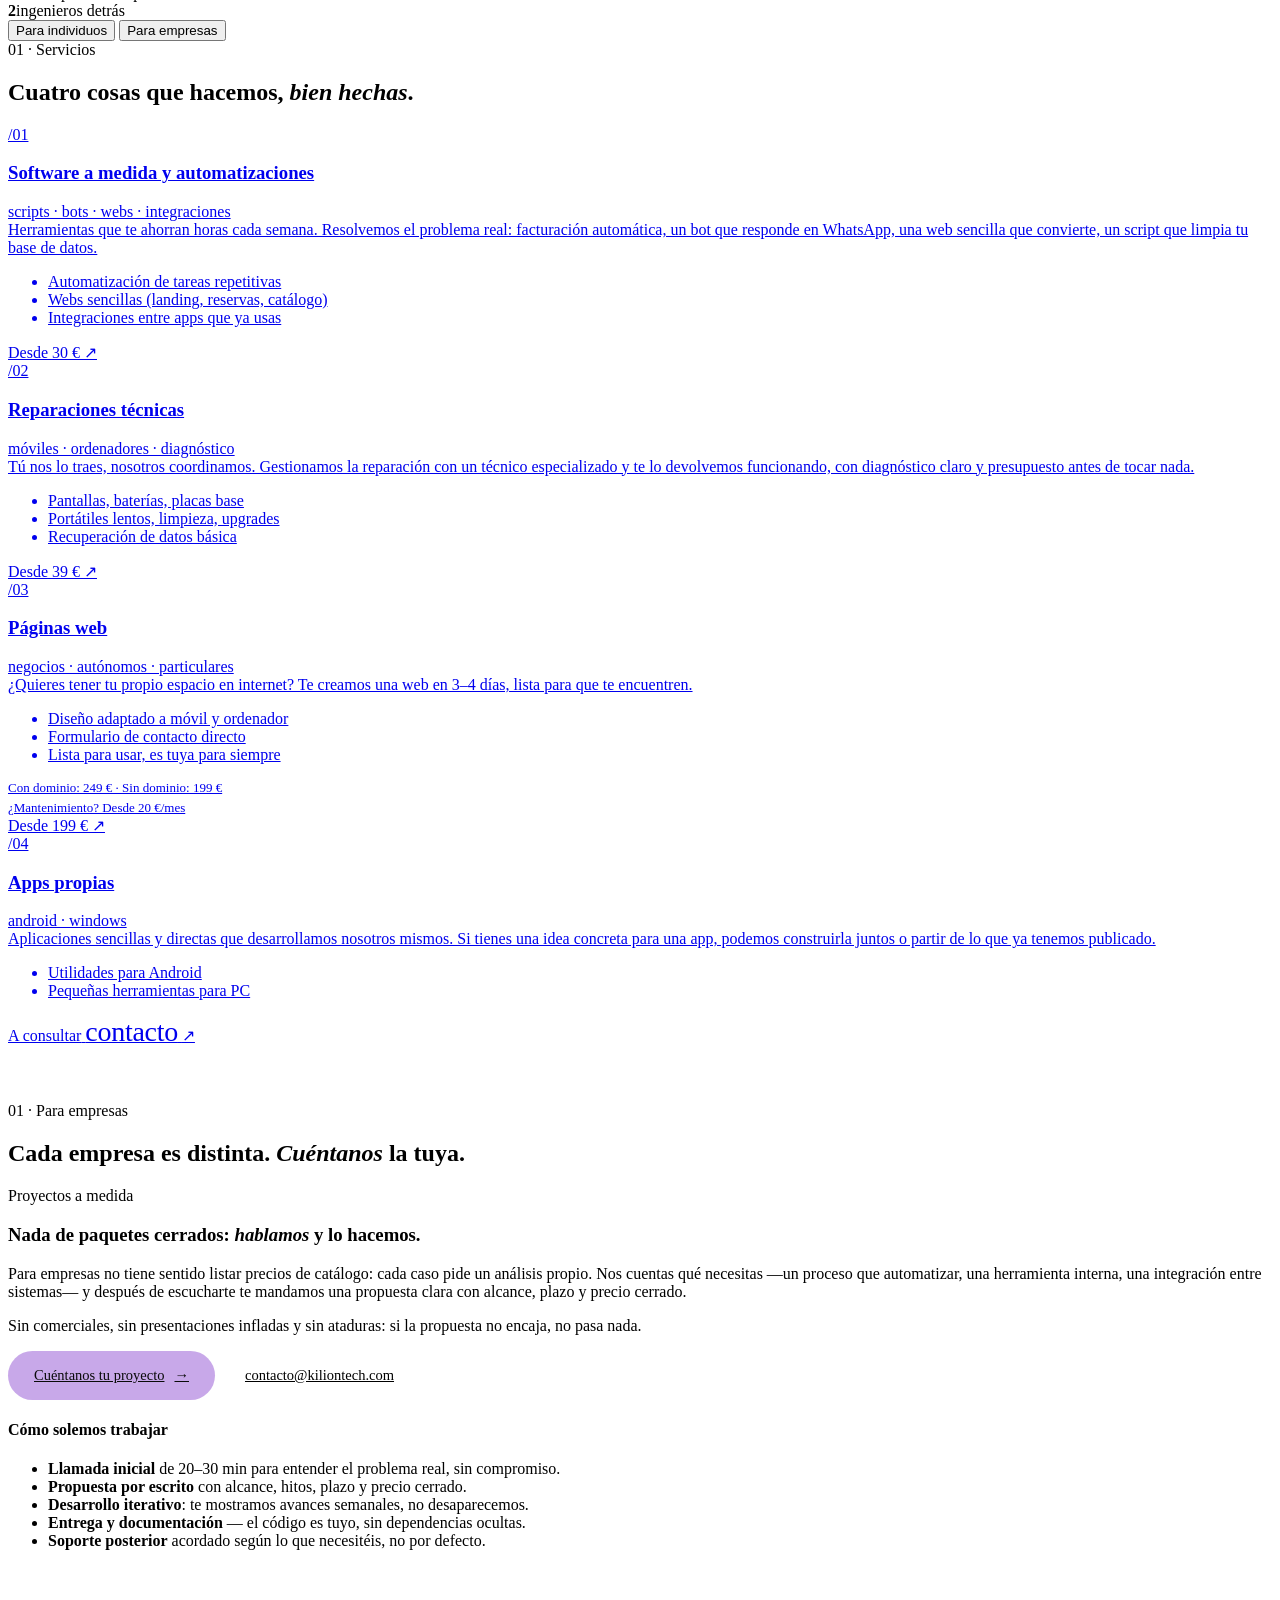
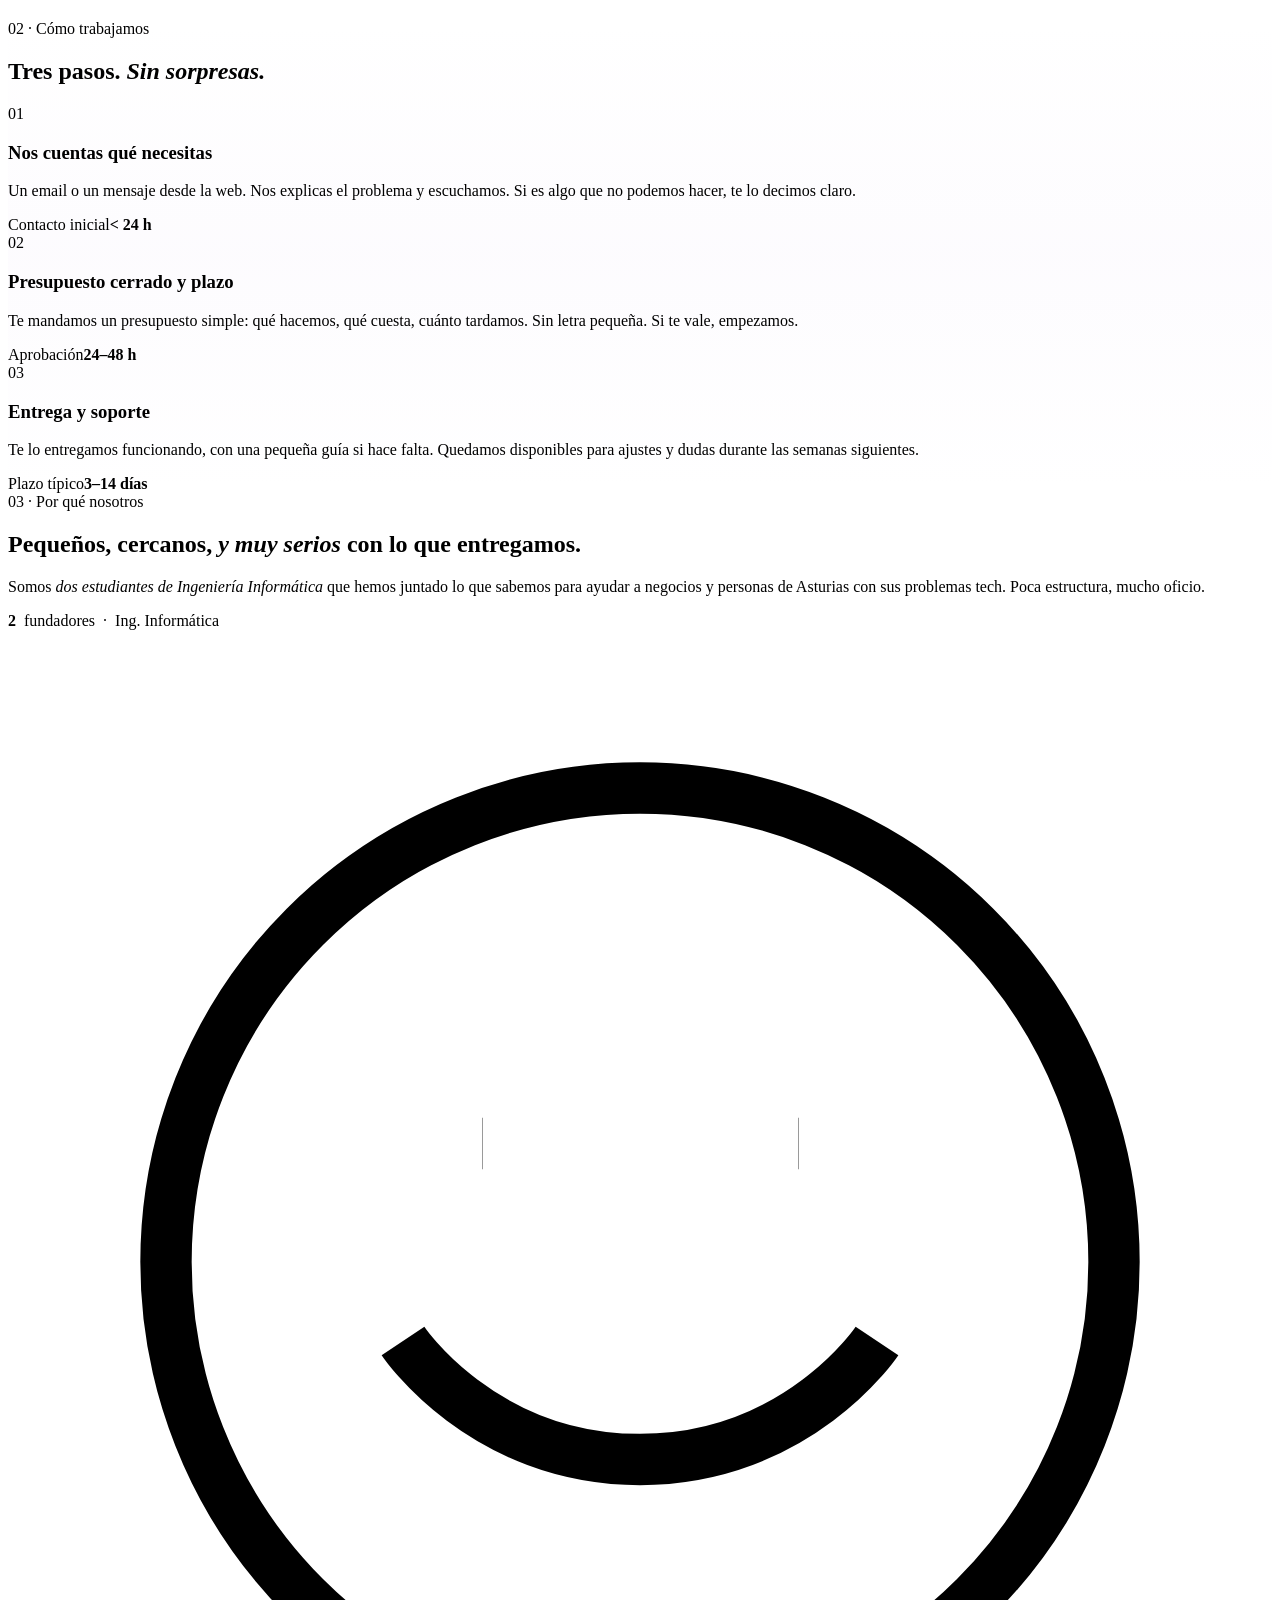
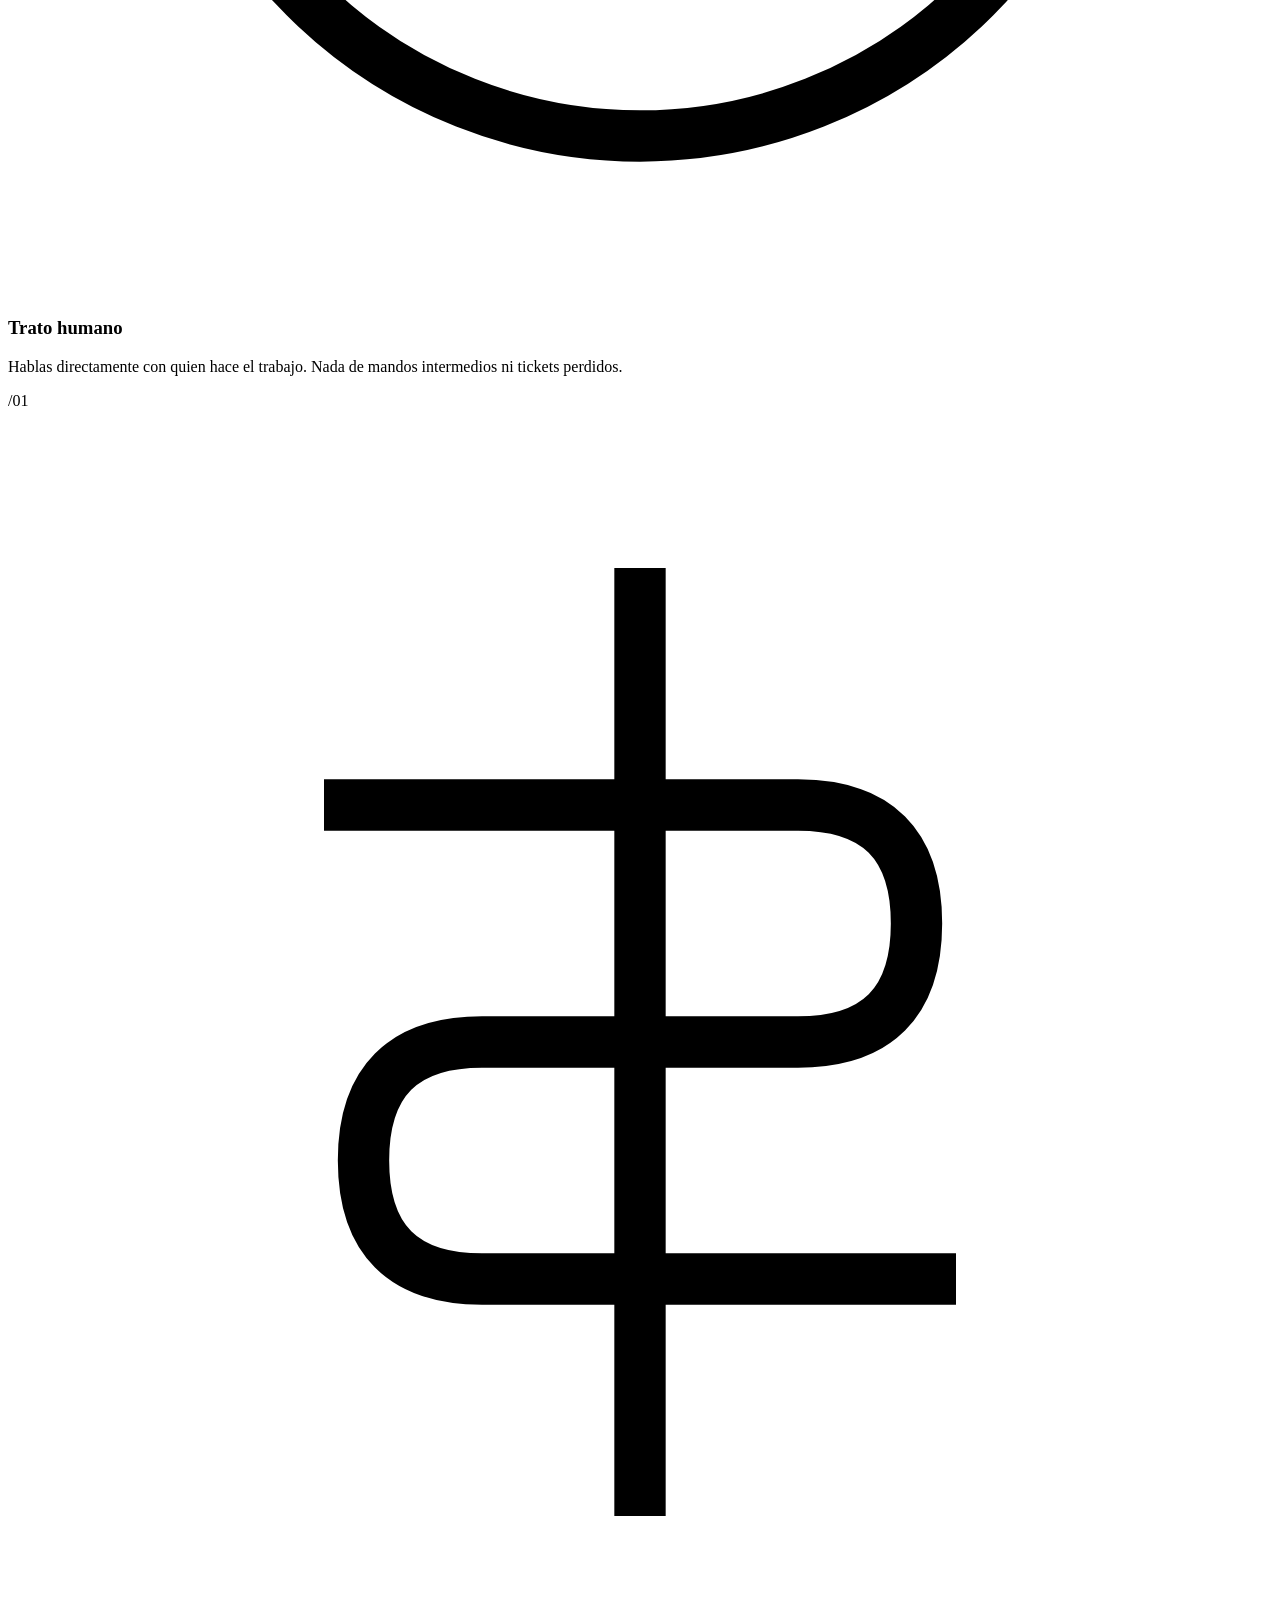
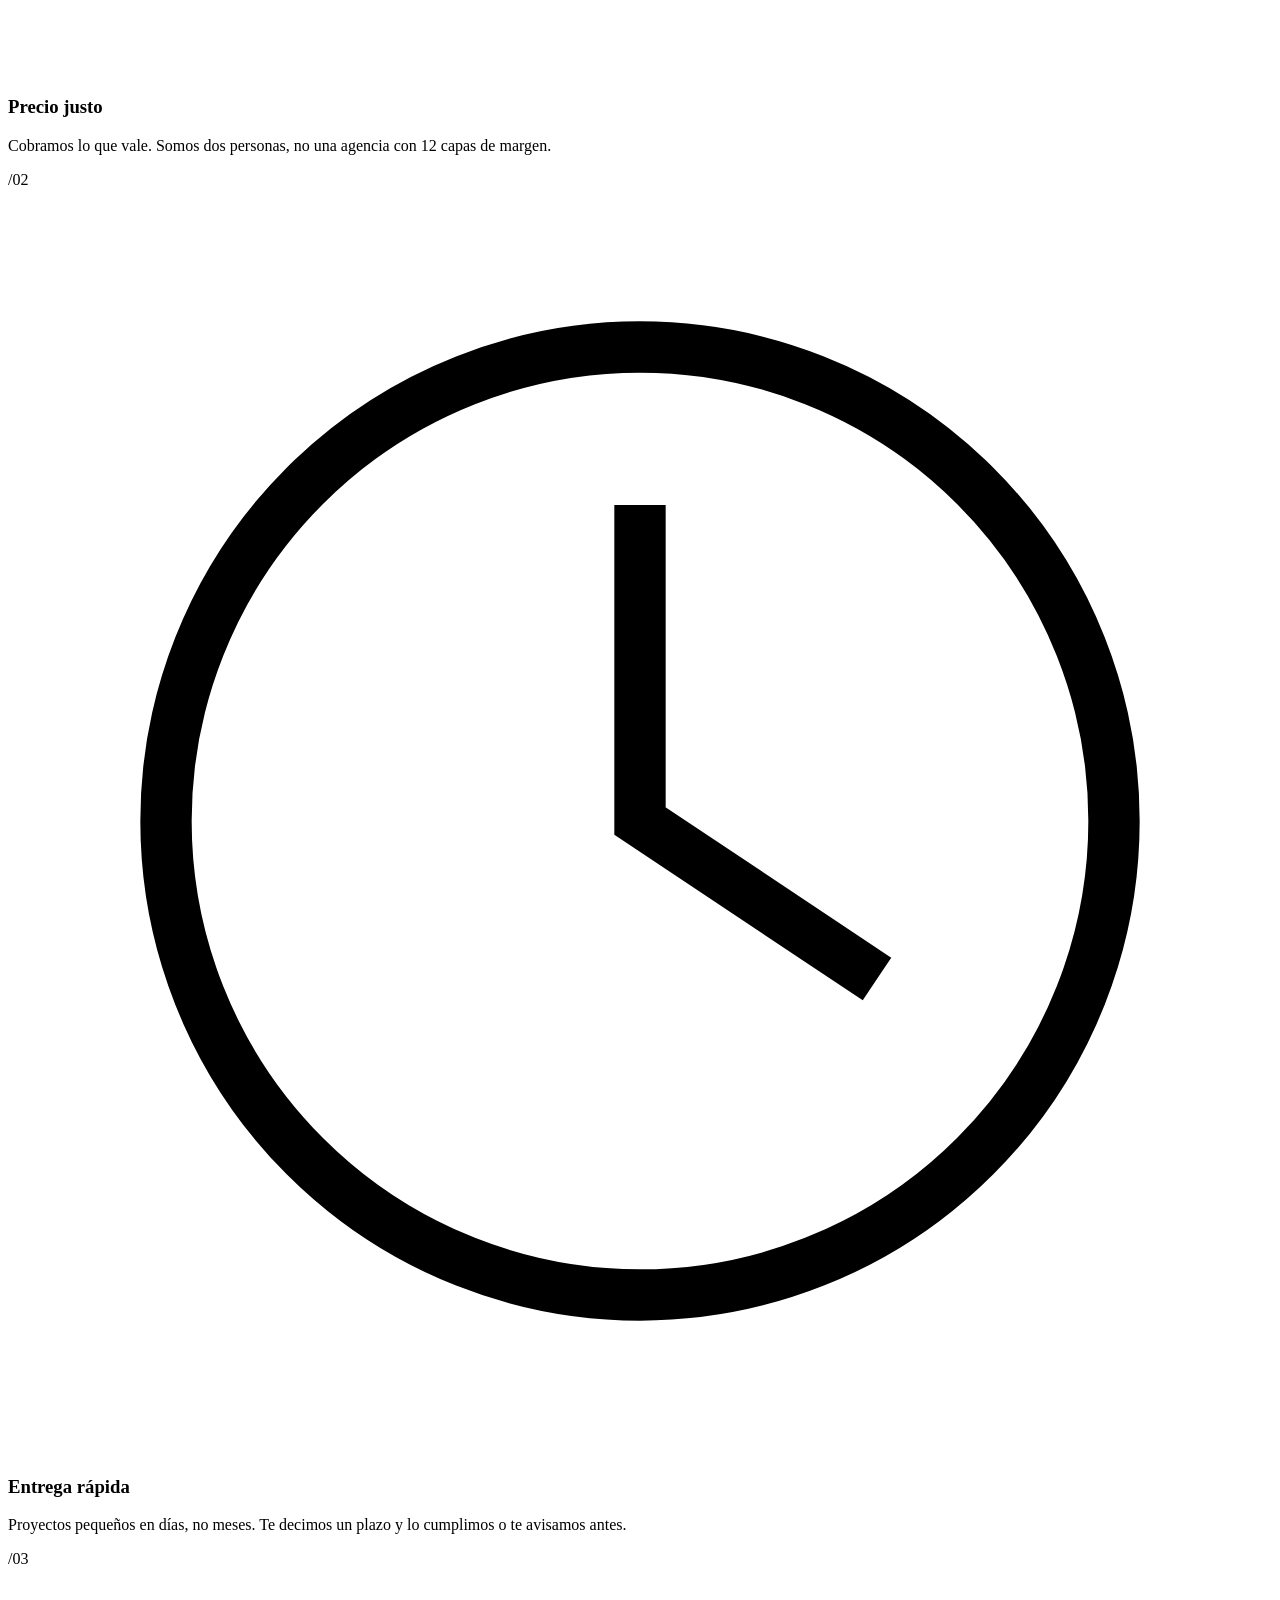
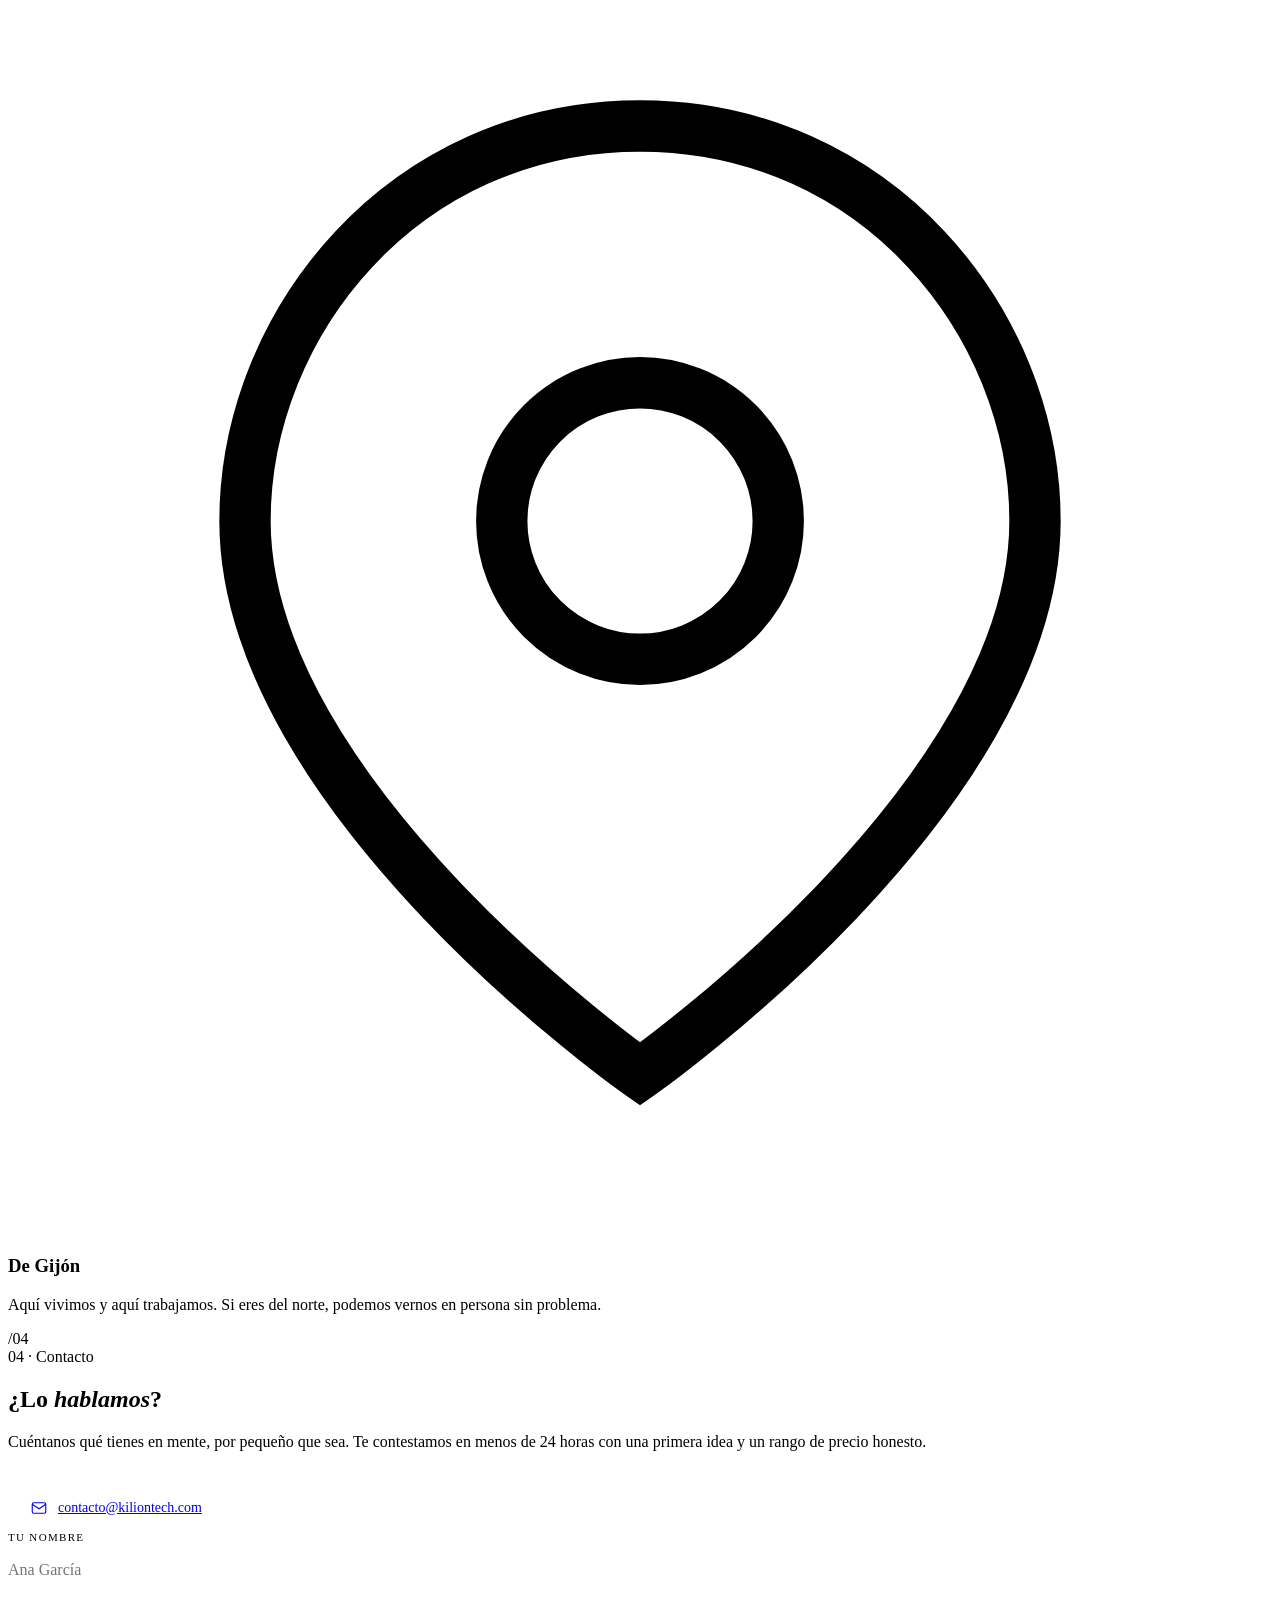
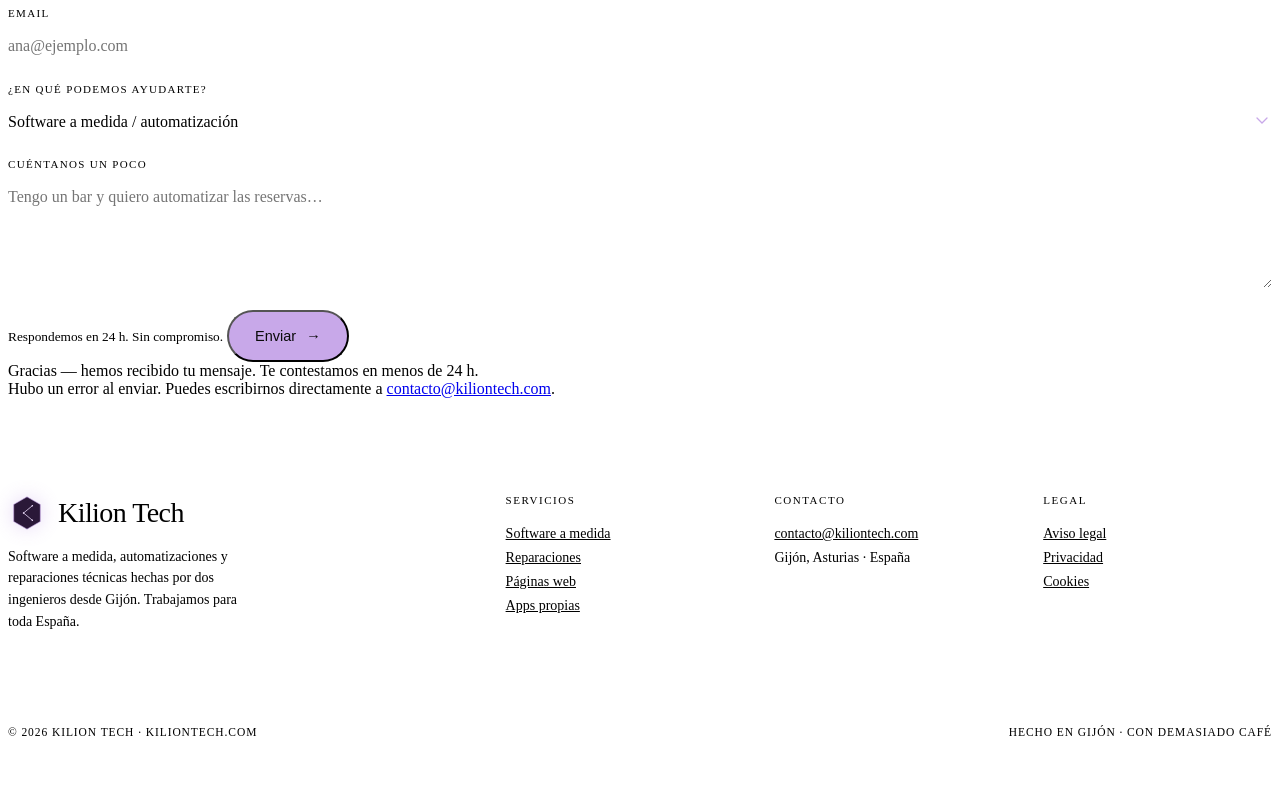
==== commit 5dd98e6c: "añadido servicio de paginas web entre los servicios otorgados" ====
--- a/index.html
+++ b/index.html
@@ -2,14 +2,27 @@
 <html lang="es" id="htmlRoot">
 
 <head>
+  <!-- Google tag (gtag.js) + Consent Mode v2 -->
+  <script async src="https://www.googletagmanager.com/gtag/js?id=G-586BW54S08"></script>
+  <script>
+    window.dataLayer = window.dataLayer || [];
+    function gtag(){dataLayer.push(arguments);}
+    gtag('consent', 'default', { analytics_storage: 'denied', ad_storage: 'denied', wait_for_update: 500 });
+    gtag('js', new Date());
+    gtag('config', 'G-586BW54S08');
+  </script>
+  <script src="assets/js/cookie-consent.js"></script>
   <meta charset="utf-8" />
   <meta name="viewport" content="width=device-width, initial-scale=1" />
   <title>Kilion Tech</title>
   <meta name="description"
     content="Dos ingenieros de Gijón construyendo software a medida, automatizaciones y apps. Reparaciones técnicas coordinadas. Sin precios de agencia." />
+  <link rel="icon" href="favicon.ico" sizes="32x32">
+  <link rel="icon" type="image/svg+xml" href="assets/favicon.svg">
   <link rel="icon" type="image/png" sizes="32x32" href="assets/favicon-32.png">
   <link rel="icon" type="image/png" sizes="64x64" href="assets/favicon-64.png">
   <link rel="apple-touch-icon" href="assets/apple-touch-icon.png">
+  <link rel="manifest" href="site.webmanifest">
   <meta name="theme-color" content="#0a0a0a">
   <link rel="preconnect" href="https://fonts.googleapis.com">
   <link rel="preconnect" href="https://fonts.gstatic.com" crossorigin>
@@ -209,6 +222,29 @@
           <a href="#contacto" class="service">
             <div class="service-idx">/03</div>
             <div>
+              <h3 class="service-title" data-i18n="srvW.title">Páginas web</h3>
+              <div class="service-tag" data-i18n="srvW.tag">negocios · autónomos · particulares</div>
+            </div>
+            <div class="service-desc">
+              <span data-i18n="srvW.desc">¿Quieres tener tu propio espacio en internet? Te creamos una web en 3–4 días, lista para que te encuentren.</span>
+              <ul>
+                <li data-i18n="srvW.li1">Diseño adaptado a móvil y ordenador</li>
+                <li data-i18n="srvW.li2">Formulario de contacto directo</li>
+                <li data-i18n="srvW.li3">Lista para usar, es tuya para siempre</li>
+              </ul>
+              <p style="margin: 10px 0 0; font-size: 13px; color: var(--fg-mute);" data-i18n="srvW.note">Con dominio: 249 € · Sin dominio: 199 €</p>
+              <p style="margin: 4px 0 0; font-size: 13px; color: var(--fg-mute);" data-i18n="srvW.maint">¿Mantenimiento? Desde 20 €/mes</p>
+            </div>
+            <div class="service-price">
+              <span class="from" data-i18n="srvW.from">Desde</span>
+              <span class="amt">199<span class="eur"> €</span></span>
+              <span class="service-arrow">↗</span>
+            </div>
+          </a>
+
+          <a href="#contacto" class="service">
+            <div class="service-idx">/04</div>
+            <div>
               <h3 class="service-title" data-i18n="srv3.title">Apps propias</h3>
               <div class="service-tag" data-i18n="srv3.tag">android · windows</div>
             </div>
@@ -426,8 +462,9 @@
               <select id="topic" name="topic">
                 <option data-i18n="form.topic.o1">Software a medida / automatización</option>
                 <option data-i18n="form.topic.o2">Reparación técnica</option>
-                <option data-i18n="form.topic.o3">App propia / idea nueva</option>
-                <option data-i18n="form.topic.o4">Otra cosa</option>
+                <option data-i18n="form.topic.o3">Página web</option>
+                <option data-i18n="form.topic.o4">App propia / idea nueva</option>
+                <option data-i18n="form.topic.o5">Otra cosa</option>
               </select>
             </div>
             <div class="field">
@@ -466,6 +503,7 @@
           <h5 data-i18n="foot.h.services">Servicios</h5>
           <a href="#servicios" data-i18n="foot.custom">Software a medida</a>
           <a href="#servicios" data-i18n="foot.repairs">Reparaciones</a>
+          <a href="#servicios" data-i18n="foot.webs">Páginas web</a>
           <a href="#servicios" data-i18n="foot.apps">Apps propias</a>
         </div>
         <div class="foot-col">
